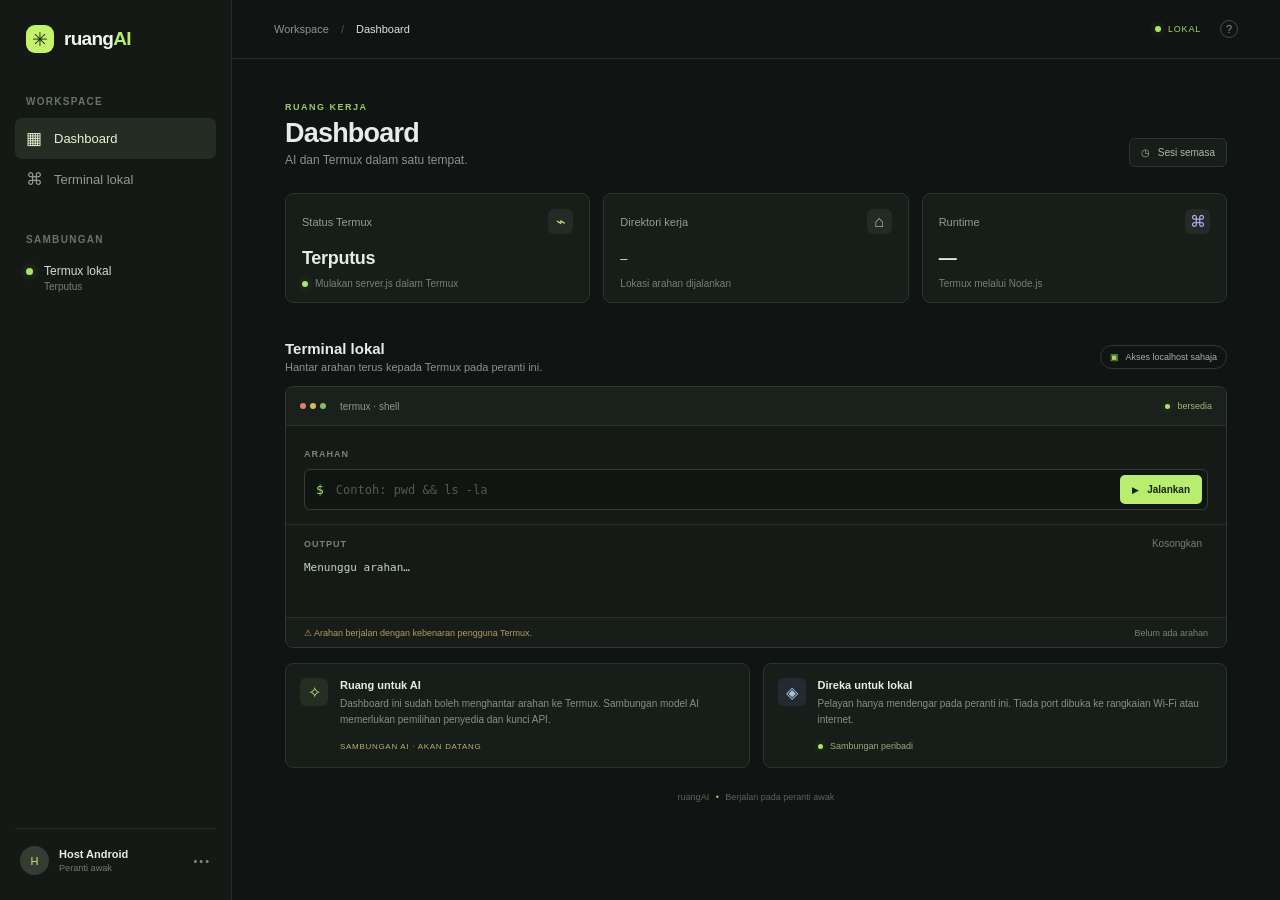
==== index.html @ d905eadf "Build local Termux dashboard" ====
<!doctype html>
<html lang="ms">
<head>
  <meta charset="utf-8">
  <meta name="viewport" content="width=device-width, initial-scale=1">
  <meta name="theme-color" content="#101412">
  <title>AI • Termux Dashboard</title>
  <link rel="stylesheet" href="/style.css">
</head>
<body>
  <div class="shell">
    <aside class="sidebar">
      <a class="brand" href="/"><span class="brand-mark">✳</span><span>ruang<span class="brand-light">AI</span></span></a>
      <div class="side-label">WORKSPACE</div>
      <button class="nav-item active"><span>▦</span> Dashboard</button>
      <button class="nav-item" id="focus-terminal"><span>⌘</span> Terminal lokal</button>
      <div class="side-label second-label">SAMBUNGAN</div>
      <div class="connection"><i class="dot"></i><span>Termux lokal</span><small id="side-state">Semak...</small></div>
      <div class="sidebar-bottom"><div class="avatar">H</div><div><b>Host Android</b><small>Peranti awak</small></div><span class="ellipsis">•••</span></div>
    </aside>
    <main>
      <header class="topbar"><div class="crumb">Workspace <span>/</span> <b>Dashboard</b></div><div class="top-right"><span class="local-tag"><i class="dot"></i> LOKAL</span><span class="help">?</span></div></header>
      <section class="content">
        <div class="heading-row"><div><div class="eyebrow">RUANG KERJA</div><h1>Dashboard</h1><p class="subtitle">AI dan Termux dalam satu tempat.</p></div><div class="date-chip"><span>◷</span> Sesi semasa</div></div>
        <div class="stats">
          <article class="stat-card"><div class="stat-top"><span>Status Termux</span><span class="icon-box green">⌁</span></div><div class="stat-value" id="status-text">Menyambung...</div><div class="stat-note"><i class="dot"></i><span id="status-note">Memeriksa pelayan lokal</span></div></article>
          <article class="stat-card"><div class="stat-top"><span>Direktori kerja</span><span class="icon-box">⌂</span></div><div class="stat-value path" id="cwd">—</div><div class="stat-note">Lokasi arahan dijalankan</div></article>
          <article class="stat-card"><div class="stat-top"><span>Runtime</span><span class="icon-box violet">⌘</span></div><div class="stat-value" id="runtime">—</div><div class="stat-note">Termux melalui Node.js</div></article>
        </div>
        <div class="section-head"><div><h2>Terminal lokal</h2><p>Hantar arahan terus kepada Termux pada peranti ini.</p></div><span class="secure-pill"><span>▣</span> Akses localhost sahaja</span></div>
        <div class="terminal-card" id="terminal-card">
          <div class="terminal-title"><div class="window-dots"><i></i><i></i><i></i></div><span>termux · shell</span><span class="terminal-live"><i class="dot"></i> bersedia</span></div>
          <form id="command-form">
            <label for="command">ARAHAN</label>
            <div class="input-row"><span class="prompt">$</span><input id="command" autocomplete="off" spellcheck="false" placeholder="Contoh: pwd && ls -la"><button id="run-button" type="submit"><span>▶</span> Jalankan</button></div>
          </form>
          <div class="output-wrap"><div class="output-label"><span>OUTPUT</span><button type="button" id="clear-output">Kosongkan</button></div><pre id="output">Menunggu arahan…</pre></div>
          <div class="terminal-foot"><span>⚠ Arahan berjalan dengan kebenaran pengguna Termux.</span><span id="last-run">Belum ada arahan</span></div>
        </div>
        <div class="bottom-grid"><article class="info-card"><div class="info-icon">✧</div><div><h3>Ruang untuk AI</h3><p>Dashboard ini sudah boleh menghantar arahan ke Termux. Sambungan model AI memerlukan pemilihan penyedia dan kunci API.</p><span class="coming">SAMBUNGAN AI · AKAN DATANG</span></div></article><article class="info-card security"><div class="info-icon">◈</div><div><h3>Direka untuk lokal</h3><p>Pelayan hanya mendengar pada peranti ini. Tiada port dibuka ke rangkaian Wi-Fi atau internet.</p><span class="secure-copy"><i class="dot"></i> Sambungan peribadi</span></div></article></div>
        <footer>ruangAI <span>•</span> Berjalan pada peranti awak</footer>
      </section>
    </main>
  </div>
  <script src="/app.js"></script>
</body>
</html>
---- style.css ----
:root{font-family:Arial,sans-serif;color:#e8ece9;background:#101412;font-synthesis:none;text-rendering:optimizeLegibility}*{box-sizing:border-box}body{margin:0;min-width:320px;background:#101412}.shell{min-height:100vh}.sidebar{position:fixed;inset:0 auto 0 0;width:232px;background:#141916;border-right:1px solid #262c28;padding:25px 15px;display:flex;flex-direction:column}.brand{display:flex;align-items:center;gap:10px;color:#f3f7f4;text-decoration:none;font-size:19px;font-weight:700;letter-spacing:-.7px;padding:0 11px 43px}.brand-mark{height:28px;width:28px;display:grid;place-items:center;border-radius:9px;background:#c3f36b;color:#1d2812;font-size:19px}.brand-light{color:#b9ec73}.side-label{font-size:10px;letter-spacing:1.3px;font-weight:700;color:#68736c;padding:0 11px 11px}.nav-item{height:41px;border:0;color:#909b93;text-align:left;background:transparent;border-radius:7px;padding:0 11px;display:flex;align-items:center;gap:12px;font:500 13px Arial,sans-serif;cursor:pointer}.nav-item span{font-size:17px;width:16px;text-align:center}.nav-item.active{color:#e4f4d1;background:#242d24}.second-label{margin-top:34px}.connection{display:grid;grid-template-columns:9px 1fr;column-gap:9px;align-items:center;padding:8px 11px;color:#d5dbd6;font-size:12px}.connection small{grid-column:2;color:#758078;font-size:10px;margin-top:3px}.dot{display:inline-block;background:#a8e765;width:7px;height:7px;border-radius:50%;box-shadow:0 0 9px #a8e76555}.sidebar-bottom{margin-top:auto;border-top:1px solid #262c28;padding:17px 5px 0;display:flex;align-items:center;gap:10px;font-size:11px}.avatar{width:29px;height:29px;border-radius:50%;display:grid;place-items:center;background:#343c34;color:#c0f075}.sidebar-bottom small{display:block;color:#707c73;margin-top:3px}.ellipsis{margin-left:auto;color:#808981;letter-spacing:2px}main{margin-left:232px;min-height:100vh}.topbar{height:59px;border-bottom:1px solid #252b27;display:flex;align-items:center;justify-content:space-between;padding:0 42px;color:#8a958d;font-size:11px}.crumb span{padding:0 9px;color:#4f5b53}.crumb b{color:#dce2dd;font-weight:500}.top-right{display:flex;align-items:center;gap:19px}.local-tag{font-size:9px;letter-spacing:.8px;color:#a2d667;display:flex;align-items:center;gap:7px}.local-tag .dot{width:6px;height:6px}.help{border:1px solid #424a44;border-radius:50%;width:18px;height:18px;text-align:center;line-height:16px}.content{max-width:1030px;margin:0 auto;padding:43px 44px 20px}.heading-row{display:flex;justify-content:space-between;align-items:end;margin-bottom:26px}.eyebrow{color:#9dcc66;letter-spacing:1.5px;font-size:9px;font-weight:700}h1{font-size:27px;letter-spacing:-.8px;margin:6px 0 4px;font-weight:600}.subtitle,.section-head p{font-size:12px;color:#89948c;margin:0}.date-chip{border:1px solid #2d352f;background:#171d19;border-radius:6px;padding:8px 11px;color:#aeb8b0;font-size:10px}.date-chip span{margin-right:5px}.stats{display:grid;grid-template-columns:repeat(3,1fr);gap:13px;margin-bottom:37px}.stat-card{border:1px solid #2b332d;background:#171d19;border-radius:8px;padding:15px 16px 13px;min-width:0}.stat-top{display:flex;align-items:center;justify-content:space-between;color:#929d95;font-size:11px}.icon-box{display:grid;place-items:center;width:25px;height:25px;border-radius:6px;color:#bac6bd;background:#242b26;font-size:16px}.icon-box.green{color:#b7eb73}.icon-box.violet{color:#bbabf4}.stat-value{font-size:18px;font-weight:600;margin:14px 0 9px;min-height:21px;letter-spacing:-.3px}.stat-value.path{font:12px monospace;white-space:nowrap;overflow:hidden;text-overflow:ellipsis;padding-top:4px}.stat-note{font-size:10px;color:#758078;display:flex;align-items:center;gap:7px}.stat-note .dot{width:6px;height:6px}.section-head{display:flex;align-items:center;justify-content:space-between;margin-bottom:13px}.section-head h2{font-size:15px;margin:0 0 4px;font-weight:600}.section-head p{font-size:11px}.secure-pill{font-size:9px;color:#a6b5a6;border:1px solid #303a32;border-radius:20px;padding:6px 9px}.secure-pill span{color:#a4d766;margin-right:4px}.terminal-card{border:1px solid #303832;border-radius:8px;background:#151a17;overflow:hidden}.terminal-title{height:39px;background:#1a201c;border-bottom:1px solid #2a322c;display:flex;align-items:center;padding:0 14px;gap:9px;color:#8e9991;font-size:10px}.window-dots{display:flex;gap:4px;margin-right:5px}.window-dots i{width:6px;height:6px;border-radius:50%;background:#59645c}.window-dots i:first-child{background:#dc826d}.window-dots i:nth-child(2){background:#d8b962}.window-dots i:nth-child(3){background:#8bbb67}.terminal-live{margin-left:auto;color:#97bd70;font-size:9px}.terminal-live .dot{width:5px;height:5px;margin-right:5px}.terminal-card form{padding:17px 18px 14px}.terminal-card label,.output-label{font-size:9px;color:#78847b;letter-spacing:1px;font-weight:600}.input-row{display:flex;align-items:center;gap:10px;margin-top:8px;background:#101512;border:1px solid #343d36;border-radius:6px;padding:5px 5px 5px 11px}.prompt{font:13px monospace;color:#a8e765}.input-row input{min-width:0;flex:1;border:0;outline:0;background:transparent;color:#e4eae5;font:12px monospace}.input-row input::placeholder{color:#505b53}.input-row button{border:0;border-radius:5px;background:#b9ed70;color:#19220f;font:600 10px Arial,sans-serif;padding:9px 12px;cursor:pointer}.input-row button span{font-size:9px;margin-right:5px}.input-row button:disabled{opacity:.65}.output-wrap{border-top:1px solid #272f29;padding:12px 18px 14px}.output-label{display:flex;justify-content:space-between;align-items:center}.output-label button{background:transparent;border:0;color:#758078;font:10px Arial,sans-serif;cursor:pointer}pre{margin:9px 0 0;min-height:44px;max-height:190px;overflow:auto;white-space:pre-wrap;word-break:break-word;color:#c6d4c8;font:11px/1.6 monospace}.terminal-foot{height:30px;border-top:1px solid #272f29;background:#171d19;padding:0 18px;display:flex;align-items:center;justify-content:space-between;color:#778279;font-size:9px}.terminal-foot span:first-child{color:#b49a64}.bottom-grid{display:grid;grid-template-columns:1fr 1fr;gap:13px;margin-top:15px}.info-card{border:1px solid #2b332d;background:#171d19;border-radius:8px;padding:14px;display:flex;align-items:flex-start;gap:12px}.info-icon{height:28px;width:28px;flex:0 0 28px;display:grid;place-items:center;background:#252e22;color:#bce879;border-radius:6px}.security .info-icon{color:#a9c4d9;background:#212b31}.info-card h3{font-size:11px;margin:1px 0 5px}.info-card p{font-size:10px;color:#859088;line-height:1.55;margin:0 0 8px}.coming{font-size:8px;color:#bcab6c;letter-spacing:.7px}.secure-copy{font-size:9px;color:#90af78}.secure-copy .dot{width:5px;height:5px;margin-right:5px}footer{text-align:center;color:#59645c;font-size:9px;padding:24px 0 4px}footer span{color:#a2cf69;padding:0 4px}@media(max-width:760px){.sidebar{width:58px;padding:19px 7px}.brand{padding:0 8px 34px}.brand>span:last-child,.side-label,.nav-item:not(.active),.nav-item.active{font-size:0}.brand-mark{width:30px;height:30px}.nav-item{width:42px;padding:0;justify-content:center;font-size:0}.nav-item span{font-size:17px}.connection{padding:11px 17px;display:block}.connection span,.connection small,.sidebar-bottom>div:not(.avatar),.ellipsis{display:none}.sidebar-bottom{justify-content:center;padding:13px 0 0}.avatar{flex:0 0 29px}main{margin-left:58px}.topbar{padding:0 17px}.content{padding:30px 16px 18px}.heading-row{align-items:center}.date-chip{font-size:0}.date-chip span{font-size:12px;margin:0}.stats{grid-template-columns:1fr;gap:8px;margin-bottom:27px}.stat-card{padding:12px 13px}.stat-value{margin:8px 0 5px}.section-head{align-items:flex-start}.section-head p{max-width:250px;line-height:1.5}.secure-pill{font-size:0;white-space:nowrap}.secure-pill span{font-size:11px;margin:0}.bottom-grid{grid-template-columns:1fr}.terminal-foot{height:auto;min-height:32px;gap:8px;align-items:flex-start;padding-top:8px;padding-bottom:8px}.terminal-foot span:first-child{max-width:65%}}
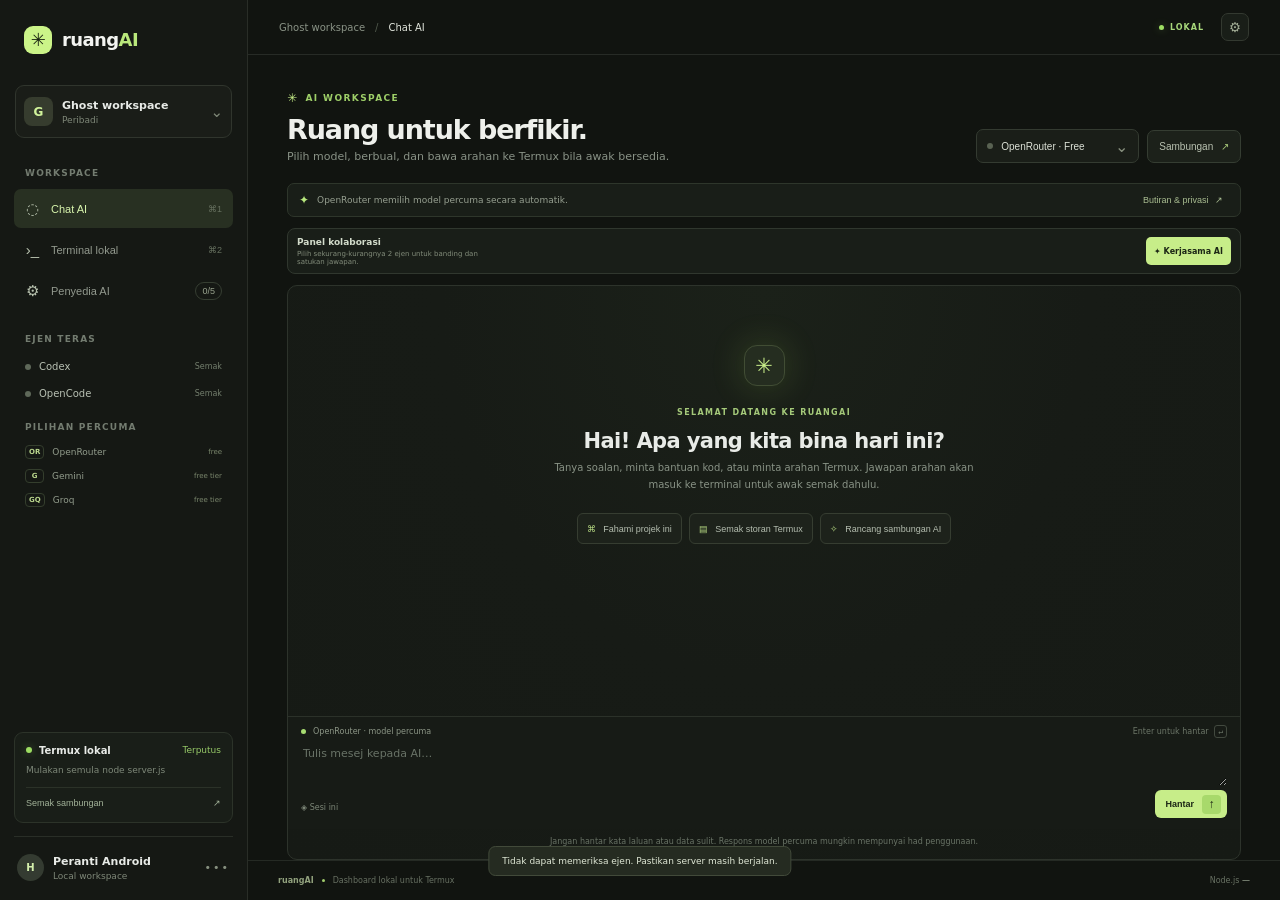
==== commit a4b930bb: "Add multi-agent Termux AI workspace" ====
--- a/index.html
+++ b/index.html
@@ -3,45 +3,57 @@
 <head>
   <meta charset="utf-8">
   <meta name="viewport" content="width=device-width, initial-scale=1">
-  <meta name="theme-color" content="#101412">
-  <title>AI • Termux Dashboard</title>
+  <meta name="theme-color" content="#101310">
+  <title>ruangAI · Termux workspace</title>
   <link rel="stylesheet" href="/style.css">
+  <link rel="stylesheet" href="/style-overrides.css">
 </head>
 <body>
-  <div class="shell">
+  <div class="app-shell">
     <aside class="sidebar">
-      <a class="brand" href="/"><span class="brand-mark">✳</span><span>ruang<span class="brand-light">AI</span></span></a>
-      <div class="side-label">WORKSPACE</div>
-      <button class="nav-item active"><span>▦</span> Dashboard</button>
-      <button class="nav-item" id="focus-terminal"><span>⌘</span> Terminal lokal</button>
-      <div class="side-label second-label">SAMBUNGAN</div>
-      <div class="connection"><i class="dot"></i><span>Termux lokal</span><small id="side-state">Semak...</small></div>
-      <div class="sidebar-bottom"><div class="avatar">H</div><div><b>Host Android</b><small>Peranti awak</small></div><span class="ellipsis">•••</span></div>
+      <a class="brand" href="/"><span class="brand-symbol">✳</span><span>ruang<span>AI</span></span></a>
+      <div class="workspace-picker"><span class="workspace-avatar">G</span><span><b>Ghost workspace</b><small>Peribadi</small></span><span class="chevron">⌄</span></div>
+      <div class="nav-label">WORKSPACE</div>
+      <button class="nav-link active" data-view="chat"><span class="nav-icon">◌</span> Chat AI <span class="nav-shortcut">⌘1</span></button>
+      <button class="nav-link" data-view="terminal"><span class="nav-icon">›_</span> Terminal lokal <span class="nav-shortcut">⌘2</span></button>
+      <button class="nav-link" id="open-settings"><span class="nav-icon">⚙</span> Penyedia AI <span class="nav-count" id="provider-count">0/5</span></button>
+      <div class="nav-label core-label">EJEN TERAS</div>
+      <div class="agent-mini"><i id="codex-mini-dot"></i><span>Codex</span><small id="codex-mini-state">Semak</small></div>
+      <div class="agent-mini"><i id="opencode-mini-dot"></i><span>OpenCode</span><small id="opencode-mini-state">Semak</small></div>
+      <div class="nav-label free-label">PILIHAN PERCUMA</div>
+      <div class="free-mini"><span>OR</span> OpenRouter <small>free</small></div>
+      <div class="free-mini"><span>G</span> Gemini <small>free tier</small></div>
+      <div class="free-mini"><span>GQ</span> Groq <small>free tier</small></div>
+      <div class="sidebar-spacer"></div>
+      <div class="local-card"><div class="local-card-head"><span class="pulse-dot"></span><b>Termux lokal</b><span id="local-badge">Semak</span></div><p id="local-detail">Menyambung ke pelayan pada peranti</p><button id="refresh-status">Semak sambungan <span>↗</span></button></div>
+      <div class="profile"><span class="profile-avatar">H</span><span><b>Peranti Android</b><small>Local workspace</small></span><span class="profile-menu">•••</span></div>
     </aside>
-    <main>
-      <header class="topbar"><div class="crumb">Workspace <span>/</span> <b>Dashboard</b></div><div class="top-right"><span class="local-tag"><i class="dot"></i> LOKAL</span><span class="help">?</span></div></header>
-      <section class="content">
-        <div class="heading-row"><div><div class="eyebrow">RUANG KERJA</div><h1>Dashboard</h1><p class="subtitle">AI dan Termux dalam satu tempat.</p></div><div class="date-chip"><span>◷</span> Sesi semasa</div></div>
-        <div class="stats">
-          <article class="stat-card"><div class="stat-top"><span>Status Termux</span><span class="icon-box green">⌁</span></div><div class="stat-value" id="status-text">Menyambung...</div><div class="stat-note"><i class="dot"></i><span id="status-note">Memeriksa pelayan lokal</span></div></article>
-          <article class="stat-card"><div class="stat-top"><span>Direktori kerja</span><span class="icon-box">⌂</span></div><div class="stat-value path" id="cwd">—</div><div class="stat-note">Lokasi arahan dijalankan</div></article>
-          <article class="stat-card"><div class="stat-top"><span>Runtime</span><span class="icon-box violet">⌘</span></div><div class="stat-value" id="runtime">—</div><div class="stat-note">Termux melalui Node.js</div></article>
+    <main class="main-area">
+      <header class="topbar"><div class="breadcrumbs"><span>Ghost workspace</span><span class="slash">/</span><b id="crumb-title">Chat AI</b></div><div class="top-actions"><span class="privacy-label"><span class="pulse-dot"></span> LOKAL</span><button class="icon-button" id="top-settings" aria-label="Tetapan penyedia">⚙</button></div></header>
+      <section class="view active" id="chat-view">
+        <div class="chat-layout">
+          <div class="chat-heading"><div><div class="eyebrow"><span class="spark">✳</span> AI WORKSPACE</div><h1>Ruang untuk berfikir.</h1><p>Pilih model, berbual, dan bawa arahan ke Termux bila awak bersedia.</p></div><div class="chat-heading-actions"><div class="select-wrap"><span class="provider-status" id="selected-dot"></span><select id="provider-select" aria-label="Pilih penyedia atau ejen"><option value="openrouter">OpenRouter · Free</option><option value="gemini">Google Gemini · Free tier</option><option value="groq">Groq · Free tier</option><option value="codex">Codex · local CLI</option><option value="opencode">OpenCode · local CLI</option></select><span class="select-arrow">⌄</span></div><button class="secondary-button" id="manage-keys">Sambungan <span>↗</span></button></div></div>
+          <div class="provider-strip"><span class="strip-icon">✦</span><span id="provider-description">OpenRouter memilih model percuma secara automatik.</span><button id="provider-info">Butiran & privasi <span>↗</span></button></div>
+          <div class="collab-row"><div class="collab-caption"><b>Panel kolaborasi</b><small id="collab-caption">Pilih sekurang-kurangnya 2 ejen untuk banding dan satukan jawapan.</small></div><div class="collab-agents" id="collab-agents"></div><button class="collab-button" id="collab-button" type="button">✦ <span>Kerjasama AI</span></button></div>
+          <div class="chat-panel">
+            <div class="messages" id="messages" aria-live="polite">
+              <div class="welcome" id="welcome"><div class="welcome-mark">✳</div><span class="welcome-kicker">SELAMAT DATANG KE RUANGAI</span><h2>Hai! Apa yang kita bina hari ini?</h2><p>Tanya soalan, minta bantuan kod, atau minta arahan Termux. Jawapan arahan akan masuk ke terminal untuk awak semak dahulu.</p><div class="suggestions"><button data-prompt="Bantu saya fahami struktur projek ini."><span>⌘</span> Fahami projek ini</button><button data-prompt="Tunjukkan arahan Termux untuk semak penggunaan storan."><span>▤</span> Semak storan Termux</button><button data-prompt="Cadangkan cara sambungkan beberapa AI dengan selamat."><span>✧</span> Rancang sambungan AI</button></div></div>
+            </div>
+            <form class="composer" id="chat-form"><div class="composer-top"><span class="composer-dot"></span><span id="composer-model">OpenRouter · model percuma</span><span class="composer-hint">Enter untuk hantar <kbd>↵</kbd></span></div><textarea id="chat-input" rows="1" placeholder="Tulis mesej kepada AI…" aria-label="Mesej kepada AI"></textarea><div class="composer-bottom"><div class="composer-tools"><span class="context-note">◈ <span id="context-note">Sesi ini</span></span></div><button class="send-button" id="send-button" type="submit" aria-label="Hantar mesej"><span>Hantar</span><b>↑</b></button></div></form>
+            <div class="chat-footnote">Jangan hantar kata laluan atau data sulit. Respons model percuma mungkin mempunyai had penggunaan.</div>
+          </div>
         </div>
-        <div class="section-head"><div><h2>Terminal lokal</h2><p>Hantar arahan terus kepada Termux pada peranti ini.</p></div><span class="secure-pill"><span>▣</span> Akses localhost sahaja</span></div>
-        <div class="terminal-card" id="terminal-card">
-          <div class="terminal-title"><div class="window-dots"><i></i><i></i><i></i></div><span>termux · shell</span><span class="terminal-live"><i class="dot"></i> bersedia</span></div>
-          <form id="command-form">
-            <label for="command">ARAHAN</label>
-            <div class="input-row"><span class="prompt">$</span><input id="command" autocomplete="off" spellcheck="false" placeholder="Contoh: pwd && ls -la"><button id="run-button" type="submit"><span>▶</span> Jalankan</button></div>
-          </form>
-          <div class="output-wrap"><div class="output-label"><span>OUTPUT</span><button type="button" id="clear-output">Kosongkan</button></div><pre id="output">Menunggu arahan…</pre></div>
-          <div class="terminal-foot"><span>⚠ Arahan berjalan dengan kebenaran pengguna Termux.</span><span id="last-run">Belum ada arahan</span></div>
-        </div>
-        <div class="bottom-grid"><article class="info-card"><div class="info-icon">✧</div><div><h3>Ruang untuk AI</h3><p>Dashboard ini sudah boleh menghantar arahan ke Termux. Sambungan model AI memerlukan pemilihan penyedia dan kunci API.</p><span class="coming">SAMBUNGAN AI · AKAN DATANG</span></div></article><article class="info-card security"><div class="info-icon">◈</div><div><h3>Direka untuk lokal</h3><p>Pelayan hanya mendengar pada peranti ini. Tiada port dibuka ke rangkaian Wi-Fi atau internet.</p><span class="secure-copy"><i class="dot"></i> Sambungan peribadi</span></div></article></div>
-        <footer>ruangAI <span>•</span> Berjalan pada peranti awak</footer>
       </section>
+      <section class="view" id="terminal-view">
+        <div class="terminal-page"><div class="terminal-heading"><div class="eyebrow"><span class="spark">⌘</span> DEVICE BRIDGE</div><h1>Terminal lokal</h1><p>Arahan dijalankan pada Termux di telefon ini. Semak arahan sebelum menekan Jalankan.</p></div><div class="device-summary"><div class="device-icon">⌂</div><div><span>PERANTI BERSAMBUNG</span><b id="terminal-device-status">Menyambung…</b><small id="terminal-cwd">Direktori kerja sedang diperiksa</small></div><span class="device-live"><i class="pulse-dot"></i> LOKAL</span></div>
+          <div class="terminal-card" id="terminal-card"><div class="terminal-title"><div class="window-dots"><i></i><i></i><i></i></div><span>termux <span class="muted">·</span> shell</span><span class="terminal-live"><i class="pulse-dot"></i> sedia</span></div><form id="command-form"><label for="command">ARAHAN YANG AKAN DIJALANKAN</label><div class="input-row"><span class="prompt">$</span><input id="command" autocomplete="off" spellcheck="false" placeholder="Contoh: pwd && ls -la"><button id="run-button" type="submit"><span>▶</span> Jalankan</button></div></form><div class="output-wrap"><div class="output-label"><span>OUTPUT</span><button type="button" id="clear-output">Kosongkan</button></div><pre id="output">Menunggu arahan…</pre></div><div class="terminal-foot"><span>⚠ Berjalan sebagai pengguna Termux semasa.</span><span id="last-run">Belum ada arahan</span></div></div>
+          <div class="terminal-note"><span>◈</span><div><b>Arahan daripada AI perlu disemak</b><p>Butang “Semak dalam Terminal” hanya mengisi arahan. Ia tidak menjalankan arahan secara automatik.</p></div></div></div>
+      </section>
+      <footer class="app-footer"><span>ruangAI</span><i></i> Dashboard lokal untuk Termux <span class="footer-right">Node.js <span id="footer-node">—</span></span></footer>
     </main>
   </div>
+  <div class="modal-backdrop" id="settings-modal" hidden><section class="settings-modal" role="dialog" aria-modal="true" aria-labelledby="settings-title"><div class="modal-head"><div><div class="eyebrow">SAMBUNGAN</div><h2 id="settings-title">Penyedia & ejen</h2><p>Codex dan OpenCode berjalan melalui CLI lokal. API cloud menggunakan kunci yang awak sediakan.</p></div><button class="close-button" id="close-settings" aria-label="Tutup">×</button></div><div class="security-callout"><span>◈</span><p>Kunci tidak dipaparkan semula atau disimpan ke fail; kunci yang ditaip di sini hanya kekal dalam memori sehingga server dihentikan. Google dan Groq boleh mengenakan bayaran jika projek/akaun bukan tier percuma.</p></div><div id="provider-settings" class="provider-settings"></div><div class="modal-footer"><span>Jawapan kolaborasi dihantar kepada ejen yang dipilih. Jangan masukkan data sulit ke API cloud.</span><button class="secondary-button" id="done-settings">Selesai</button></div></section></div>
+  <div class="toast" id="toast" role="status"></div>
   <script src="/app.js"></script>
 </body>
 </html>
--- a/style.css
+++ b/style.css
@@ -1 +1,3 @@
-:root{font-family:Arial,sans-serif;color:#e8ece9;background:#101412;font-synthesis:none;text-rendering:optimizeLegibility}*{box-sizing:border-box}body{margin:0;min-width:320px;background:#101412}.shell{min-height:100vh}.sidebar{position:fixed;inset:0 auto 0 0;width:232px;background:#141916;border-right:1px solid #262c28;padding:25px 15px;display:flex;flex-direction:column}.brand{display:flex;align-items:center;gap:10px;color:#f3f7f4;text-decoration:none;font-size:19px;font-weight:700;letter-spacing:-.7px;padding:0 11px 43px}.brand-mark{height:28px;width:28px;display:grid;place-items:center;border-radius:9px;background:#c3f36b;color:#1d2812;font-size:19px}.brand-light{color:#b9ec73}.side-label{font-size:10px;letter-spacing:1.3px;font-weight:700;color:#68736c;padding:0 11px 11px}.nav-item{height:41px;border:0;color:#909b93;text-align:left;background:transparent;border-radius:7px;padding:0 11px;display:flex;align-items:center;gap:12px;font:500 13px Arial,sans-serif;cursor:pointer}.nav-item span{font-size:17px;width:16px;text-align:center}.nav-item.active{color:#e4f4d1;background:#242d24}.second-label{margin-top:34px}.connection{display:grid;grid-template-columns:9px 1fr;column-gap:9px;align-items:center;padding:8px 11px;color:#d5dbd6;font-size:12px}.connection small{grid-column:2;color:#758078;font-size:10px;margin-top:3px}.dot{display:inline-block;background:#a8e765;width:7px;height:7px;border-radius:50%;box-shadow:0 0 9px #a8e76555}.sidebar-bottom{margin-top:auto;border-top:1px solid #262c28;padding:17px 5px 0;display:flex;align-items:center;gap:10px;font-size:11px}.avatar{width:29px;height:29px;border-radius:50%;display:grid;place-items:center;background:#343c34;color:#c0f075}.sidebar-bottom small{display:block;color:#707c73;margin-top:3px}.ellipsis{margin-left:auto;color:#808981;letter-spacing:2px}main{margin-left:232px;min-height:100vh}.topbar{height:59px;border-bottom:1px solid #252b27;display:flex;align-items:center;justify-content:space-between;padding:0 42px;color:#8a958d;font-size:11px}.crumb span{padding:0 9px;color:#4f5b53}.crumb b{color:#dce2dd;font-weight:500}.top-right{display:flex;align-items:center;gap:19px}.local-tag{font-size:9px;letter-spacing:.8px;color:#a2d667;display:flex;align-items:center;gap:7px}.local-tag .dot{width:6px;height:6px}.help{border:1px solid #424a44;border-radius:50%;width:18px;height:18px;text-align:center;line-height:16px}.content{max-width:1030px;margin:0 auto;padding:43px 44px 20px}.heading-row{display:flex;justify-content:space-between;align-items:end;margin-bottom:26px}.eyebrow{color:#9dcc66;letter-spacing:1.5px;font-size:9px;font-weight:700}h1{font-size:27px;letter-spacing:-.8px;margin:6px 0 4px;font-weight:600}.subtitle,.section-head p{font-size:12px;color:#89948c;margin:0}.date-chip{border:1px solid #2d352f;background:#171d19;border-radius:6px;padding:8px 11px;color:#aeb8b0;font-size:10px}.date-chip span{margin-right:5px}.stats{display:grid;grid-template-columns:repeat(3,1fr);gap:13px;margin-bottom:37px}.stat-card{border:1px solid #2b332d;background:#171d19;border-radius:8px;padding:15px 16px 13px;min-width:0}.stat-top{display:flex;align-items:center;justify-content:space-between;color:#929d95;font-size:11px}.icon-box{display:grid;place-items:center;width:25px;height:25px;border-radius:6px;color:#bac6bd;background:#242b26;font-size:16px}.icon-box.green{color:#b7eb73}.icon-box.violet{color:#bbabf4}.stat-value{font-size:18px;font-weight:600;margin:14px 0 9px;min-height:21px;letter-spacing:-.3px}.stat-value.path{font:12px monospace;white-space:nowrap;overflow:hidden;text-overflow:ellipsis;padding-top:4px}.stat-note{font-size:10px;color:#758078;display:flex;align-items:center;gap:7px}.stat-note .dot{width:6px;height:6px}.section-head{display:flex;align-items:center;justify-content:space-between;margin-bottom:13px}.section-head h2{font-size:15px;margin:0 0 4px;font-weight:600}.section-head p{font-size:11px}.secure-pill{font-size:9px;color:#a6b5a6;border:1px solid #303a32;border-radius:20px;padding:6px 9px}.secure-pill span{color:#a4d766;margin-right:4px}.terminal-card{border:1px solid #303832;border-radius:8px;background:#151a17;overflow:hidden}.terminal-title{height:39px;background:#1a201c;border-bottom:1px solid #2a322c;display:flex;align-items:center;padding:0 14px;gap:9px;color:#8e9991;font-size:10px}.window-dots{display:flex;gap:4px;margin-right:5px}.window-dots i{width:6px;height:6px;border-radius:50%;background:#59645c}.window-dots i:first-child{background:#dc826d}.window-dots i:nth-child(2){background:#d8b962}.window-dots i:nth-child(3){background:#8bbb67}.terminal-live{margin-left:auto;color:#97bd70;font-size:9px}.terminal-live .dot{width:5px;height:5px;margin-right:5px}.terminal-card form{padding:17px 18px 14px}.terminal-card label,.output-label{font-size:9px;color:#78847b;letter-spacing:1px;font-weight:600}.input-row{display:flex;align-items:center;gap:10px;margin-top:8px;background:#101512;border:1px solid #343d36;border-radius:6px;padding:5px 5px 5px 11px}.prompt{font:13px monospace;color:#a8e765}.input-row input{min-width:0;flex:1;border:0;outline:0;background:transparent;color:#e4eae5;font:12px monospace}.input-row input::placeholder{color:#505b53}.input-row button{border:0;border-radius:5px;background:#b9ed70;color:#19220f;font:600 10px Arial,sans-serif;padding:9px 12px;cursor:pointer}.input-row button span{font-size:9px;margin-right:5px}.input-row button:disabled{opacity:.65}.output-wrap{border-top:1px solid #272f29;padding:12px 18px 14px}.output-label{display:flex;justify-content:space-between;align-items:center}.output-label button{background:transparent;border:0;color:#758078;font:10px Arial,sans-serif;cursor:pointer}pre{margin:9px 0 0;min-height:44px;max-height:190px;overflow:auto;white-space:pre-wrap;word-break:break-word;color:#c6d4c8;font:11px/1.6 monospace}.terminal-foot{height:30px;border-top:1px solid #272f29;background:#171d19;padding:0 18px;display:flex;align-items:center;justify-content:space-between;color:#778279;font-size:9px}.terminal-foot span:first-child{color:#b49a64}.bottom-grid{display:grid;grid-template-columns:1fr 1fr;gap:13px;margin-top:15px}.info-card{border:1px solid #2b332d;background:#171d19;border-radius:8px;padding:14px;display:flex;align-items:flex-start;gap:12px}.info-icon{height:28px;width:28px;flex:0 0 28px;display:grid;place-items:center;background:#252e22;color:#bce879;border-radius:6px}.security .info-icon{color:#a9c4d9;background:#212b31}.info-card h3{font-size:11px;margin:1px 0 5px}.info-card p{font-size:10px;color:#859088;line-height:1.55;margin:0 0 8px}.coming{font-size:8px;color:#bcab6c;letter-spacing:.7px}.secure-copy{font-size:9px;color:#90af78}.secure-copy .dot{width:5px;height:5px;margin-right:5px}footer{text-align:center;color:#59645c;font-size:9px;padding:24px 0 4px}footer span{color:#a2cf69;padding:0 4px}@media(max-width:760px){.sidebar{width:58px;padding:19px 7px}.brand{padding:0 8px 34px}.brand>span:last-child,.side-label,.nav-item:not(.active),.nav-item.active{font-size:0}.brand-mark{width:30px;height:30px}.nav-item{width:42px;padding:0;justify-content:center;font-size:0}.nav-item span{font-size:17px}.connection{padding:11px 17px;display:block}.connection span,.connection small,.sidebar-bottom>div:not(.avatar),.ellipsis{display:none}.sidebar-bottom{justify-content:center;padding:13px 0 0}.avatar{flex:0 0 29px}main{margin-left:58px}.topbar{padding:0 17px}.content{padding:30px 16px 18px}.heading-row{align-items:center}.date-chip{font-size:0}.date-chip span{font-size:12px;margin:0}.stats{grid-template-columns:1fr;gap:8px;margin-bottom:27px}.stat-card{padding:12px 13px}.stat-value{margin:8px 0 5px}.section-head{align-items:flex-start}.section-head p{max-width:250px;line-height:1.5}.secure-pill{font-size:0;white-space:nowrap}.secure-pill span{font-size:11px;margin:0}.bottom-grid{grid-template-columns:1fr}.terminal-foot{height:auto;min-height:32px;gap:8px;align-items:flex-start;padding-top:8px;padding-bottom:8px}.terminal-foot span:first-child{max-width:65%}}
+:root{font-family:Inter,ui-sans-serif,system-ui,-apple-system,"Segoe UI",sans-serif;color:#e8ebe7;background:#111410;font-synthesis:none;text-rendering:optimizeLegibility;font-optical-sizing:auto}*{box-sizing:border-box}body{margin:0;min-width:320px;background:#111410}.app-shell{min-height:100vh}.sidebar{width:248px;position:fixed;inset:0 auto 0 0;background:#151814;border-right:1px solid #292d27;padding:22px 14px 15px;display:flex;flex-direction:column}.brand{height:35px;display:flex;align-items:center;gap:10px;padding:0 10px;color:#f3f4f1;text-decoration:none;font-weight:700;font-size:18px;letter-spacing:-.6px}.brand-symbol{height:28px;width:28px;display:grid;place-items:center;border-radius:9px;background:#cbf488;color:#1a2412;font-size:18px}.brand>span:last-child span{color:#b9e77b}.workspace-picker{height:53px;border:1px solid #30352d;border-radius:9px;background:#1a1d18;margin:28px 1px 30px;padding:8px;display:flex;align-items:center;gap:9px}.workspace-avatar{height:29px;width:29px;border-radius:8px;display:grid;place-items:center;background:#363c2e;color:#d1f39b;font-size:12px;font-weight:700}.workspace-picker b,.profile b{display:block;font-size:11px;font-weight:600}.workspace-picker small,.profile small{display:block;color:#7e8778;font-size:9px;margin-top:3px}.chevron{margin-left:auto;color:#808a79;font-size:15px}.nav-label{font-size:9px;font-weight:700;letter-spacing:1.2px;color:#737c70;padding:0 11px 10px}.nav-link{height:39px;width:100%;border:0;border-radius:7px;display:flex;align-items:center;gap:11px;padding:0 11px;background:transparent;color:#92998e;text-align:left;font:500 11px Arial,sans-serif;cursor:pointer;margin:1px 0}.nav-link:hover{background:#1e231c;color:#d3d9ce}.nav-link.active{background:#283022;color:#d8f5ad}.nav-icon{width:15px;text-align:center;color:#b8c2af;font-size:15px}.nav-shortcut{margin-left:auto;color:#66705f;font-size:9px}.nav-count{margin-left:auto;font-size:9px;border:1px solid #363e32;border-radius:10px;padding:3px 6px;color:#9ba590}.sidebar-spacer{flex:1}.local-card{border:1px solid #2c3329;background:#191e18;border-radius:9px;padding:12px 11px;margin-bottom:13px}.local-card-head{display:flex;align-items:center;gap:7px;font-size:10px}.local-card-head b{font-weight:600}.local-card-head>span:last-child{margin-left:auto;color:#97ca68;font-size:9px}.pulse-dot{display:inline-block;flex:0 0 6px;width:6px;height:6px;border-radius:50%;background:#9ddd62;box-shadow:0 0 9px #9ddd6255}.local-card p{color:#7d8778;font-size:9px;margin:8px 0 10px;line-height:1.5}.local-card button{width:100%;border:0;border-top:1px solid #2b3228;background:transparent;color:#a2b298;text-align:left;padding:10px 0 0;font:10px Arial,sans-serif;cursor:pointer}.local-card button span{float:right}.profile{height:49px;border-top:1px solid #292e27;padding:13px 3px 0;display:flex;align-items:center;gap:9px}.profile-avatar{height:27px;width:27px;border-radius:50%;display:grid;place-items:center;background:#343b31;color:#d4efac;font-size:10px;font-weight:700}.profile-menu{margin-left:auto;color:#86907f;font-size:11px;letter-spacing:2px}.main-area{margin-left:248px;min-height:100vh;display:flex;flex-direction:column}.topbar{height:55px;border-bottom:1px solid #272b26;display:flex;align-items:center;justify-content:space-between;padding:0 31px;color:#8a9386;font-size:10px}.breadcrumbs{display:flex;align-items:center;gap:10px}.breadcrumbs .slash{color:#515a4d}.breadcrumbs b{color:#e1e5dc;font-weight:500}.top-actions{display:flex;align-items:center;gap:17px}.privacy-label{font-size:8px;font-weight:700;letter-spacing:1px;color:#a8d87b;display:flex;gap:6px;align-items:center}.privacy-label .pulse-dot{width:5px;height:5px;flex-basis:5px}.icon-button,.close-button{height:28px;width:28px;border:1px solid #333930;border-radius:7px;background:#191e18;color:#a5b098;cursor:pointer}.view{display:none;flex:1}.view.active{display:block}.chat-layout{max-width:1030px;height:calc(100vh - 95px);min-height:630px;margin:0 auto;padding:36px 38px 0;display:flex;flex-direction:column}.chat-heading{display:flex;justify-content:space-between;align-items:flex-end;gap:15px;margin-bottom:20px}.eyebrow{font-size:9px;color:#9ecf68;font-weight:700;letter-spacing:1.4px;display:flex;align-items:center;gap:7px}.spark{font-size:12px;color:#c6ed88}.chat-heading h1,.terminal-heading h1{font-size:27px;letter-spacing:-1.1px;font-weight:600;margin:9px 0 5px;color:#eef0eb}.chat-heading p,.terminal-heading p{font-size:11px;color:#899286;margin:0}.chat-heading-actions{display:flex;align-items:center;gap:8px}.select-wrap{position:relative;display:flex;align-items:center;height:34px;border:1px solid #343b31;border-radius:7px;background:#1a1e18;padding:0 10px;gap:8px}.provider-status{width:6px;height:6px;border-radius:50%;background:#596252}.provider-status.connected{background:#a6e870;box-shadow:0 0 8px #a6e87055}.select-wrap select{appearance:none;background:transparent;border:0;outline:0;color:#dce1d6;font:10px Arial,sans-serif;padding-right:14px;max-width:190px}.select-wrap option{background:#1a1e18}.select-arrow{position:absolute;right:10px;color:#88917f;pointer-events:none}.secondary-button{height:33px;border:1px solid #353d32;border-radius:7px;background:#1c211a;color:#bac3b2;padding:0 11px;font:10px Arial,sans-serif;cursor:pointer;white-space:nowrap}.secondary-button span{color:#a6c779;margin-left:5px}.secondary-button:hover{border-color:#59684d;color:#e5ebdf}.provider-strip{min-height:34px;border:1px solid #2e362b;border-radius:7px;background:#191e18;padding:0 11px;display:flex;align-items:center;gap:8px;color:#969f90;font-size:9px;margin-bottom:11px}.strip-icon{color:#b8e87e;font-size:12px}.provider-strip button{margin-left:auto;border:0;background:transparent;color:#a9bd91;font:9px Arial,sans-serif;cursor:pointer}.provider-strip button span{margin-left:4px}.chat-panel{min-height:0;flex:1;display:flex;flex-direction:column;border:1px solid #2d332b;border-radius:10px;background:radial-gradient(ellipse at 50% 0%,#1b2119 0,#171b16 48%,#161a15 100%);overflow:hidden}.messages{flex:1;overflow-y:auto;padding:24px 27px;scrollbar-color:#384132 transparent;scrollbar-width:thin}.welcome{max-width:590px;margin:35px auto 20px;text-align:center}.welcome-mark{width:41px;height:41px;margin:auto auto 14px;display:grid;place-items:center;border:1px solid #414d34;background:#252d20;color:#c9ef8a;border-radius:13px;font-size:21px;box-shadow:0 0 35px #a8dc5630}.welcome-kicker{font-size:8px;letter-spacing:1.4px;color:#a5ca7a;font-weight:700}.welcome h2{font-size:21px;letter-spacing:-.6px;margin:10px 0 7px;font-weight:600}.welcome p{font-size:10px;color:#899386;max-width:450px;margin:0 auto;line-height:1.65}.suggestions{display:flex;flex-wrap:wrap;justify-content:center;gap:7px;margin-top:20px}.suggestions button{height:31px;border:1px solid #363d31;background:#1d221b;border-radius:6px;color:#b5beb0;padding:0 9px;font:9px Arial,sans-serif;cursor:pointer}.suggestions button:hover{border-color:#687d50;background:#242b20}.suggestions button span{color:#b7da83;margin-right:5px}.message{max-width:760px;margin:0 auto 17px;display:flex;gap:10px;align-items:flex-start}.message.user{flex-direction:row-reverse}.message-avatar{width:25px;height:25px;flex:0 0 25px;border-radius:8px;background:#283020;color:#c6e990;display:grid;place-items:center;font-size:11px}.message.user .message-avatar{background:#303830;color:#dde3db}.message-body{min-width:0;max-width:calc(100% - 35px);border:1px solid #30372e;border-radius:4px 10px 10px 10px;background:#1a1f19;padding:10px 12px;color:#dbe0d8;font-size:11px;line-height:1.65;white-space:pre-wrap;overflow-wrap:anywhere}.message.user .message-body{background:#252b23;border-radius:10px 4px 10px 10px}.message-meta{font-size:8px;color:#818b7d;margin-bottom:4px}.message-error .message-body{border-color:#784b3d;color:#e5b6a4}.command-suggestion{margin-top:9px;padding:9px;border:1px solid #3b4634;border-radius:7px;background:#121611}.command-suggestion pre{white-space:pre-wrap;word-break:break-word;font:10px/1.55 monospace;color:#cde7a5;margin:0 0 8px}.command-suggestion button{border:0;border-radius:5px;background:#c7ec8b;color:#1e2715;padding:7px 9px;font:600 9px Arial,sans-serif;cursor:pointer}.tool-waiting{color:#9da990;font-size:10px;animation:fade 1.5s infinite}@keyframes fade{50%{opacity:.45}}.composer{border-top:1px solid #2b3129;padding:10px 13px 11px;background:#171b16}.composer-top{display:flex;align-items:center;gap:7px;color:#8c9686;font-size:8px}.composer-dot{width:5px;height:5px;border-radius:50%;background:#a7dc71}.composer-hint{margin-left:auto;color:#6c7668}.composer-hint kbd{font:8px monospace;border:1px solid #42493f;border-radius:3px;padding:1px 3px;margin-left:3px}.composer textarea{display:block;width:100%;min-height:42px;max-height:140px;resize:vertical;margin:8px 0 4px;border:0;outline:0;background:transparent;color:#edf0eb;font:11px/1.5 inherit}.composer textarea::placeholder{color:#697367}.composer-bottom{display:flex;align-items:center;justify-content:space-between}.context-note{font-size:8px;color:#7c8677}.context-note:first-letter{color:#c2e98b}.send-button{height:28px;border:0;border-radius:6px;background:#c7ed89;color:#1c2615;padding:0 6px 0 10px;display:flex;align-items:center;gap:8px;font:600 9px Arial,sans-serif;cursor:pointer}.send-button b{height:19px;width:19px;display:grid;place-items:center;border-radius:4px;background:#a8d96b;font-size:12px}.send-button:disabled{opacity:.55;cursor:wait}.chat-footnote{text-align:center;color:#697366;font-size:8px;padding:8px 0 13px}.app-footer{height:40px;margin-top:auto;padding:0 30px;border-top:1px solid #252a24;display:flex;align-items:center;gap:8px;color:#687163;font-size:8px}.app-footer>span:first-child{font-weight:700;color:#91a17d}.app-footer i{height:3px;width:3px;border-radius:50%;background:#a1cc6c}.footer-right{margin-left:auto}.footer-right span{color:#aab6a0}.terminal-page{max-width:930px;margin:0 auto;padding:43px 38px 35px}.terminal-heading{margin-bottom:23px}.terminal-heading h1{margin:9px 0 5px}.device-summary{height:63px;border:1px solid #30372e;border-radius:8px;background:#191e18;display:flex;align-items:center;padding:0 14px;gap:11px;margin-bottom:16px}.device-icon{height:32px;width:32px;border-radius:8px;display:grid;place-items:center;background:#273021;color:#bde889;font-size:18px}.device-summary>div:nth-child(2){display:flex;flex-direction:column;gap:3px}.device-summary span{font-size:8px;color:#879182;letter-spacing:.7px}.device-summary b{font-size:10px;font-weight:600;color:#dfe5dc}.device-summary small{font:9px monospace;color:#7f897b}.device-live{margin-left:auto!important;color:#a0ce70!important;display:flex;align-items:center;gap:6px}.device-live .pulse-dot{width:5px;height:5px;flex-basis:5px}.terminal-card{border:1px solid #333b31;border-radius:9px;background:#151a15;overflow:hidden}.terminal-title{height:38px;background:#1b201a;border-bottom:1px solid #30372d;display:flex;align-items:center;padding:0 13px;gap:9px;color:#9aa394;font-size:9px}.window-dots{display:flex;gap:4px;margin-right:4px}.window-dots i{width:6px;height:6px;border-radius:50%;background:#71806b}.window-dots i:first-child{background:#d8806c}.window-dots i:nth-child(2){background:#d8b85f}.window-dots i:nth-child(3){background:#8ebe6a}.muted{color:#626d5f}.terminal-live{margin-left:auto;color:#9bc66e;font-size:8px}.terminal-live .pulse-dot{width:5px;height:5px;flex-basis:5px;margin-right:5px}.terminal-card form{padding:15px 16px 13px}.terminal-card label,.output-label{font-size:8px;color:#7e897b;letter-spacing:1px;font-weight:700}.input-row{height:38px;display:flex;align-items:center;gap:9px;margin-top:8px;background:#10140f;border:1px solid #374033;border-radius:6px;padding:4px 4px 4px 10px}.prompt{font:12px monospace;color:#a9dc71}.input-row input{min-width:0;flex:1;border:0;outline:0;background:transparent;color:#e6ebe3;font:10px monospace}.input-row input::placeholder{color:#566050}.input-row button{height:28px;border:0;border-radius:5px;background:#c7ed89;color:#1d2715;padding:0 10px;font:600 9px Arial,sans-serif;cursor:pointer}.input-row button span{font-size:8px;margin-right:4px}.input-row button:disabled{opacity:.6}.output-wrap{border-top:1px solid #2b3229;padding:11px 16px 12px}.output-label{display:flex;justify-content:space-between;align-items:center}.output-label button{border:0;background:transparent;color:#8a9485;font:9px Arial,sans-serif;cursor:pointer}pre#output{margin:9px 0 0;min-height:62px;max-height:210px;overflow:auto;white-space:pre-wrap;word-break:break-word;color:#c9d7c0;font:10px/1.6 monospace}.terminal-foot{min-height:29px;border-top:1px solid #2b3229;background:#191e18;padding:0 15px;display:flex;align-items:center;justify-content:space-between;color:#7a8575;font-size:8px}.terminal-foot span:first-child{color:#b29c65}.terminal-note{display:flex;align-items:flex-start;gap:10px;margin-top:13px;padding:12px;border:1px solid #3a392c;border-radius:7px;background:#1c1c16;color:#c3b67c;font-size:12px}.terminal-note div{color:#d9ddcc}.terminal-note b{font-size:9px;font-weight:600}.terminal-note p{font-size:9px;color:#8f9383;margin:4px 0 0}.modal-backdrop{position:fixed;inset:0;z-index:10;background:#080a08bb;display:grid;place-items:center;padding:18px}.modal-backdrop[hidden]{display:none}.settings-modal{width:min(650px,100%);max-height:90vh;overflow:auto;border:1px solid #3a4236;border-radius:12px;background:#191d18;box-shadow:0 24px 100px #0009;padding:21px}.modal-head{display:flex;justify-content:space-between;gap:14px}.modal-head h2{font-size:19px;letter-spacing:-.4px;margin:7px 0 4px}.modal-head p{font-size:9px;color:#899284;margin:0}.close-button{font-size:19px}.security-callout{display:flex;gap:9px;padding:10px;border:1px solid #3c4131;border-radius:7px;background:#202219;color:#b5d486;margin:17px 0 13px}.security-callout p{font-size:9px;line-height:1.5;color:#afb4a4;margin:0}.security-callout>span{font-size:13px}.provider-settings{display:grid;grid-template-columns:1fr;gap:9px}.provider-setting{border:1px solid #30372e;border-radius:8px;background:#1c211a;padding:12px}.provider-setting-head{display:flex;align-items:center;gap:8px}.provider-logo{height:25px;width:25px;border-radius:7px;display:grid;place-items:center;background:#2b3524;color:#c1e68d;font-size:11px;font-weight:700}.provider-setting-head b{font-size:10px;font-weight:600}.provider-setting-head small{display:block;color:#8a9584;font-size:8px;margin-top:3px}.provider-state{margin-left:auto;color:#8a9383;font-size:8px}.provider-state.connected{color:#a6db74}.provider-setting p{font-size:8px;color:#90998a;line-height:1.5;margin:9px 0}.key-row{display:flex;gap:6px}.key-row input{min-width:0;flex:1;height:31px;border:1px solid #343c31;border-radius:5px;background:#121610;padding:0 8px;color:#e0e5dc;font:9px monospace;outline:0}.key-row input:focus{border-color:#778d5b}.key-row button{height:31px;border:0;border-radius:5px;background:#c4e985;color:#1d2616;padding:0 9px;font:600 8px Arial,sans-serif;cursor:pointer}.key-row button.test-api{border:1px solid #3d4735;background:#252b21;color:#c0cbb3}.key-row button.clear-key{background:transparent;border:1px solid #393f35;color:#b3bca9}.key-foot{font-size:7px;color:#6f796c;margin-top:6px}.modal-footer{border-top:1px solid #30362e;margin-top:14px;padding-top:12px;display:flex;align-items:center;justify-content:space-between;gap:10px}.modal-footer>span{font-size:8px;color:#818b7d}.toast{position:fixed;z-index:20;left:50%;bottom:24px;transform:translate(-50%,15px);opacity:0;pointer-events:none;padding:9px 13px;border:1px solid #424a3a;border-radius:7px;background:#252b21;color:#e0e8d6;font-size:9px;transition:.2s}.toast.visible{opacity:1;transform:translate(-50%,0)}
+@media(max-width:850px){.sidebar{width:210px}.main-area{margin-left:210px}.chat-layout{padding-left:24px;padding-right:24px}.chat-heading{align-items:flex-start;flex-direction:column}.chat-heading-actions{align-self:flex-end;margin-top:-3px}.chat-layout{min-height:700px;height:calc(100vh - 95px)}}
+@media(max-width:620px){.sidebar{width:58px;padding:18px 7px 12px;align-items:center}.brand{padding:0;justify-content:center}.brand>span:last-child,.workspace-picker,.nav-label,.nav-link:not(.active),.nav-link.active{font-size:0}.brand-symbol{height:31px;width:31px}.nav-label{height:28px;padding:0}.nav-link{width:42px;padding:0;justify-content:center}.nav-icon{font-size:16px}.nav-shortcut,.nav-count{display:none}.local-card{width:42px;padding:10px 0;display:flex;justify-content:center}.local-card-head{justify-content:center}.local-card-head b,.local-card-head>span:last-child,.local-card p,.local-card button{display:none}.profile{width:100%;justify-content:center;padding-top:10px}.profile>span:not(.profile-avatar){display:none}.main-area{margin-left:58px}.topbar{padding:0 13px}.chat-layout{height:calc(100vh - 86px);min-height:630px;padding:24px 10px 0}.chat-heading h1{font-size:23px}.chat-heading p{line-height:1.5}.chat-heading-actions{align-self:stretch}.select-wrap{flex:1;min-width:0}.select-wrap select{max-width:100%;width:100%}.secondary-button{padding:0 8px}.provider-strip{font-size:8px;padding:7px 8px;align-items:flex-start;line-height:1.45}.provider-strip button{white-space:nowrap;font-size:8px}.messages{padding:16px 10px}.welcome{margin-top:25px}.welcome h2{font-size:18px}.welcome p{font-size:9px}.suggestions{gap:5px}.suggestions button{font-size:8px;padding:0 7px}.composer{padding:9px}.chat-footnote{font-size:7px}.terminal-page{padding:28px 11px}.terminal-heading h1{font-size:23px}.device-summary{padding:0 9px}.device-summary small{max-width:190px;overflow:hidden;text-overflow:ellipsis}.app-footer{padding:0 13px;font-size:7px}.footer-right{display:none}.settings-modal{padding:15px}.modal-footer{align-items:flex-start;flex-direction:column}.modal-footer .secondary-button{align-self:flex-end}}
--- a/style-overrides.css
+++ b/style-overrides.css
@@ -0,0 +1,38 @@
+button,select,input,textarea{font-family:inherit}
+.nav-link{font-size:11px;font-weight:500}
+.local-card button,.provider-strip button,.output-label button{font-size:9px}
+.suggestions button{font-size:9px}
+.command-suggestion button{font-size:9px;font-weight:600}
+.command-suggestion .run-suggested-command{margin-left:6px;border:1px solid #435039;background:#20271d;color:#b8d68e}
+.composer textarea{font-size:11px;line-height:1.5}
+.send-button{font-size:9px;font-weight:600}
+.secondary-button{font-size:10px}
+.input-row button{font-size:9px;font-weight:600}
+.key-row input{font:9px monospace}
+.key-row button{font-size:8px;font-weight:600}
+.core-label{margin-top:23px;padding-bottom:9px}
+.free-label{margin-top:15px;padding-bottom:8px}
+.agent-mini{height:27px;padding:0 11px;display:flex;align-items:center;gap:8px;color:#b8c0b3;font-size:10px}
+.agent-mini i{display:block;width:6px;height:6px;flex:0 0 6px;border-radius:50%;background:#5e6859}
+.agent-mini i.ready{background:#a6e870;box-shadow:0 0 8px #a6e87055}
+.agent-mini small{margin-left:auto;color:#737e6d;font-size:8px}
+.agent-mini i.ready+span+small{color:#a5c97d}
+.free-mini{height:24px;padding:0 11px;display:flex;align-items:center;gap:8px;color:#929c8c;font-size:9px}
+.free-mini>span{min-width:19px;text-align:center;border:1px solid #343e2d;border-radius:4px;padding:2px 3px;color:#bbd88e;font-size:7px;font-weight:700}
+.free-mini small{margin-left:auto;color:#7c896e;font-size:7px}
+.collab-row{min-height:46px;border:1px solid #30372e;border-radius:8px;background:#191e18;padding:7px 9px;display:flex;align-items:center;gap:9px;margin-bottom:11px}
+.collab-caption{flex:0 0 auto;display:flex;flex-direction:column;gap:3px}
+.collab-caption b{font-size:9px;font-weight:600;color:#d2dbca}
+.collab-caption small{font-size:7px;color:#828c7a}
+.collab-agents{display:flex;align-items:center;justify-content:center;flex:1;gap:5px;min-width:0;flex-wrap:wrap}
+.collab-chip{height:22px;display:flex;align-items:center;gap:4px;padding:0 6px;border:1px solid #394133;border-radius:5px;background:#20251e;color:#b8c2af;font-size:7px;white-space:nowrap;cursor:pointer}
+.collab-chip input{width:9px;height:9px;margin:0;accent-color:#bfe881}
+.collab-chip.unavailable{opacity:.42;cursor:not-allowed}
+.collab-button{height:28px;flex:0 0 auto;border:0;border-radius:5px;background:#c7ed89;color:#1c2615;padding:0 8px;font-size:8px;font-weight:700;cursor:pointer}
+.collab-button:disabled{opacity:.45;cursor:not-allowed}
+.collab-button:hover:not(:disabled){background:#d7f5a5}
+.collab-row .collab-caption{max-width:195px}
+.provider-setting .key-row button:disabled{opacity:.38;cursor:not-allowed}
+.provider-setting .key-row input:focus{outline:1px solid #829b62}
+@media(max-width:1050px){.collab-row{flex-wrap:wrap}.collab-caption{min-width:100%}.collab-agents{justify-content:flex-start}.collab-button{margin-left:auto}}
+@media(max-width:620px){.agent-mini,.free-mini{display:none}.core-label,.free-label{display:none}.collab-row{gap:6px;padding:7px}.collab-caption{max-width:none!important;min-width:100%}.collab-caption small{font-size:7px}.collab-agents{justify-content:flex-start;gap:3px}.collab-chip{font-size:7px;padding:0 4px}.collab-button{height:25px}.chat-layout{min-height:700px}}
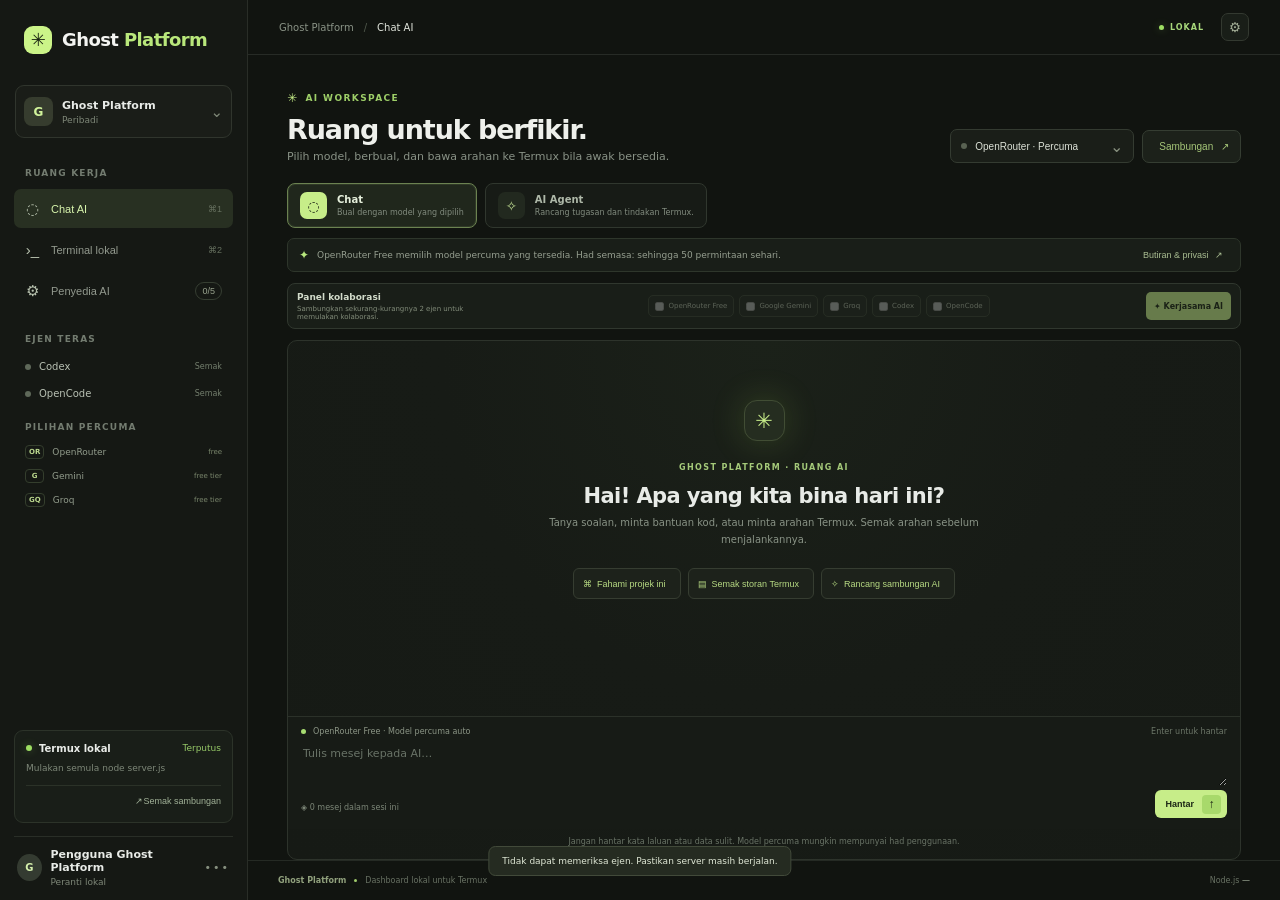
==== commit 1ba074e6: "Refresh Ghost Platform dashboard experience" ====
--- a/index.html
+++ b/index.html
@@ -4,55 +4,56 @@
   <meta charset="utf-8">
   <meta name="viewport" content="width=device-width, initial-scale=1">
   <meta name="theme-color" content="#101310">
-  <title>ruangAI · Termux workspace</title>
+  <title>Ghost Platform · Termux workspace</title>
   <link rel="stylesheet" href="/style.css">
   <link rel="stylesheet" href="/style-overrides.css">
 </head>
 <body>
   <div class="app-shell">
     <aside class="sidebar">
-      <a class="brand" href="/"><span class="brand-symbol">✳</span><span>ruang<span>AI</span></span></a>
-      <div class="workspace-picker"><span class="workspace-avatar">G</span><span><b>Ghost workspace</b><small>Peribadi</small></span><span class="chevron">⌄</span></div>
-      <div class="nav-label">WORKSPACE</div>
-      <button class="nav-link active" data-view="chat"><span class="nav-icon">◌</span> Chat AI <span class="nav-shortcut">⌘1</span></button>
-      <button class="nav-link" data-view="terminal"><span class="nav-icon">›_</span> Terminal lokal <span class="nav-shortcut">⌘2</span></button>
-      <button class="nav-link" id="open-settings"><span class="nav-icon">⚙</span> Penyedia AI <span class="nav-count" id="provider-count">0/5</span></button>
-      <div class="nav-label core-label">EJEN TERAS</div>
+      <a class="brand" href="/"><span class="brand-symbol">✳</span><span>Ghost<span> Platform</span></span></a>
+      <div class="workspace-picker"><span class="workspace-avatar">G</span><span><b>Ghost Platform</b><small id="workspace-type">Peribadi</small></span><span class="chevron">⌄</span></div>
+      <div class="nav-label" id="workspace-section">RUANG KERJA</div>
+      <button class="nav-link active" data-view="chat"><span class="nav-icon">◌</span><span id="nav-chat-label">Chat AI</span><span class="nav-shortcut">⌘1</span></button>
+      <button class="nav-link" data-view="terminal"><span class="nav-icon">›_</span><span id="nav-terminal-label">Terminal lokal</span><span class="nav-shortcut">⌘2</span></button>
+      <button class="nav-link" id="open-settings"><span class="nav-icon">⚙</span><span id="nav-providers-label">Penyedia AI</span><span class="nav-count" id="provider-count">0/5</span></button>
+      <div class="nav-label core-label" id="core-label">EJEN TERAS</div>
       <div class="agent-mini"><i id="codex-mini-dot"></i><span>Codex</span><small id="codex-mini-state">Semak</small></div>
       <div class="agent-mini"><i id="opencode-mini-dot"></i><span>OpenCode</span><small id="opencode-mini-state">Semak</small></div>
-      <div class="nav-label free-label">PILIHAN PERCUMA</div>
+      <div class="nav-label free-label" id="free-label">PILIHAN PERCUMA</div>
       <div class="free-mini"><span>OR</span> OpenRouter <small>free</small></div>
       <div class="free-mini"><span>G</span> Gemini <small>free tier</small></div>
       <div class="free-mini"><span>GQ</span> Groq <small>free tier</small></div>
       <div class="sidebar-spacer"></div>
-      <div class="local-card"><div class="local-card-head"><span class="pulse-dot"></span><b>Termux lokal</b><span id="local-badge">Semak</span></div><p id="local-detail">Menyambung ke pelayan pada peranti</p><button id="refresh-status">Semak sambungan <span>↗</span></button></div>
-      <div class="profile"><span class="profile-avatar">H</span><span><b>Peranti Android</b><small>Local workspace</small></span><span class="profile-menu">•••</span></div>
+      <div class="local-card"><div class="local-card-head"><span class="pulse-dot"></span><b id="local-title">Termux lokal</b><span id="local-badge">Semak</span></div><p id="local-detail">Menyambung ke pelayan pada peranti</p><button id="refresh-status"><span id="refresh-label">Semak sambungan</span><span>↗</span></button></div>
+      <div class="profile"><span class="profile-avatar">G</span><span><b id="profile-name">Pengguna Ghost Platform</b><small id="profile-subtitle">Peranti lokal</small></span><span class="profile-menu">•••</span></div>
     </aside>
     <main class="main-area">
-      <header class="topbar"><div class="breadcrumbs"><span>Ghost workspace</span><span class="slash">/</span><b id="crumb-title">Chat AI</b></div><div class="top-actions"><span class="privacy-label"><span class="pulse-dot"></span> LOKAL</span><button class="icon-button" id="top-settings" aria-label="Tetapan penyedia">⚙</button></div></header>
+      <header class="topbar"><div class="breadcrumbs"><span>Ghost Platform</span><span class="slash">/</span><b id="crumb-title">Chat AI</b></div><div class="top-actions"><span class="privacy-label"><span class="pulse-dot"></span> <span id="local-tag">LOKAL</span></span><button class="icon-button" id="top-settings" aria-label="Tetapan penyedia">⚙</button></div></header>
       <section class="view active" id="chat-view">
         <div class="chat-layout">
-          <div class="chat-heading"><div><div class="eyebrow"><span class="spark">✳</span> AI WORKSPACE</div><h1>Ruang untuk berfikir.</h1><p>Pilih model, berbual, dan bawa arahan ke Termux bila awak bersedia.</p></div><div class="chat-heading-actions"><div class="select-wrap"><span class="provider-status" id="selected-dot"></span><select id="provider-select" aria-label="Pilih penyedia atau ejen"><option value="openrouter">OpenRouter · Free</option><option value="gemini">Google Gemini · Free tier</option><option value="groq">Groq · Free tier</option><option value="codex">Codex · local CLI</option><option value="opencode">OpenCode · local CLI</option></select><span class="select-arrow">⌄</span></div><button class="secondary-button" id="manage-keys">Sambungan <span>↗</span></button></div></div>
-          <div class="provider-strip"><span class="strip-icon">✦</span><span id="provider-description">OpenRouter memilih model percuma secara automatik.</span><button id="provider-info">Butiran & privasi <span>↗</span></button></div>
-          <div class="collab-row"><div class="collab-caption"><b>Panel kolaborasi</b><small id="collab-caption">Pilih sekurang-kurangnya 2 ejen untuk banding dan satukan jawapan.</small></div><div class="collab-agents" id="collab-agents"></div><button class="collab-button" id="collab-button" type="button">✦ <span>Kerjasama AI</span></button></div>
+          <div class="chat-heading"><div><div class="eyebrow"><span class="spark">✳</span> AI WORKSPACE</div><h1 id="chat-title">Ruang untuk berfikir.</h1><p id="chat-subtitle">Pilih model, berbual, dan bawa arahan ke Termux bila awak bersedia.</p></div><div class="chat-heading-actions"><div class="select-wrap"><span class="provider-status" id="selected-dot"></span><select id="provider-select" aria-label="Pilih penyedia atau ejen"><option value="openrouter">OpenRouter · Free</option><option value="gemini">Google Gemini · Free tier</option><option value="groq">Groq · Free tier</option><option value="codex">Codex · local CLI</option><option value="opencode">OpenCode · local CLI</option></select><span class="select-arrow">⌄</span></div><button class="secondary-button" id="manage-keys"><span id="manage-label">Sambungan</span> <span>↗</span></button></div></div>
+          <div class="mode-switch" role="group" aria-label="Pilih mod AI"><button type="button" class="mode-option active" data-mode="chat" aria-pressed="true"><span>◌</span><span><b id="mode-chat-title">Chat</b><small id="mode-chat-description">Bual dengan model yang dipilih</small></span></button><button type="button" class="mode-option" data-mode="agent" aria-pressed="false"><span>✧</span><span><b id="mode-agent-title">AI Agent</b><small id="mode-agent-description">Rancang tugasan dan tindakan Termux</small></span></button></div>
+          <div class="provider-strip"><span class="strip-icon">✦</span><span id="provider-description">OpenRouter memilih model percuma secara automatik.</span><button id="provider-info"><span id="provider-info-label">Butiran & privasi</span> <span>↗</span></button></div>
+          <div class="collab-row"><div class="collab-caption"><b id="collab-title">Panel kolaborasi</b><small id="collab-caption">Pilih sekurang-kurangnya 2 ejen untuk banding dan satukan jawapan.</small></div><div class="collab-agents" id="collab-agents"></div><button class="collab-button" id="collab-button" type="button">✦ <span id="collab-button-label">Kerjasama AI</span></button></div>
           <div class="chat-panel">
             <div class="messages" id="messages" aria-live="polite">
-              <div class="welcome" id="welcome"><div class="welcome-mark">✳</div><span class="welcome-kicker">SELAMAT DATANG KE RUANGAI</span><h2>Hai! Apa yang kita bina hari ini?</h2><p>Tanya soalan, minta bantuan kod, atau minta arahan Termux. Jawapan arahan akan masuk ke terminal untuk awak semak dahulu.</p><div class="suggestions"><button data-prompt="Bantu saya fahami struktur projek ini."><span>⌘</span> Fahami projek ini</button><button data-prompt="Tunjukkan arahan Termux untuk semak penggunaan storan."><span>▤</span> Semak storan Termux</button><button data-prompt="Cadangkan cara sambungkan beberapa AI dengan selamat."><span>✧</span> Rancang sambungan AI</button></div></div>
+            <div class="welcome" id="welcome"><div class="welcome-mark">✳</div><span class="welcome-kicker" id="welcome-kicker">GHOST PLATFORM · RUANG AI</span><h2 id="welcome-title">Hai! Apa yang kita bina hari ini?</h2><p id="welcome-text">Tanya soalan, minta bantuan kod, atau minta arahan Termux. Jawapan arahan akan masuk ke terminal untuk awak semak dahulu.</p><div class="suggestions"><button data-prompt-ms="Bantu saya fahami struktur projek ini." data-prompt-en="Help me understand this project's structure."><span>⌘</span><span id="suggestion-project">Fahami projek ini</span></button><button data-prompt-ms="Tunjukkan arahan Termux untuk semak penggunaan storan." data-prompt-en="Show me Termux commands to check storage usage."><span>▤</span><span id="suggestion-storage">Semak storan Termux</span></button><button data-prompt-ms="Cadangkan cara sambungkan beberapa AI dengan selamat." data-prompt-en="Suggest a safe way to connect multiple AIs."><span>✧</span><span id="suggestion-plan">Rancang sambungan AI</span></button></div></div>
             </div>
-            <form class="composer" id="chat-form"><div class="composer-top"><span class="composer-dot"></span><span id="composer-model">OpenRouter · model percuma</span><span class="composer-hint">Enter untuk hantar <kbd>↵</kbd></span></div><textarea id="chat-input" rows="1" placeholder="Tulis mesej kepada AI…" aria-label="Mesej kepada AI"></textarea><div class="composer-bottom"><div class="composer-tools"><span class="context-note">◈ <span id="context-note">Sesi ini</span></span></div><button class="send-button" id="send-button" type="submit" aria-label="Hantar mesej"><span>Hantar</span><b>↑</b></button></div></form>
-            <div class="chat-footnote">Jangan hantar kata laluan atau data sulit. Respons model percuma mungkin mempunyai had penggunaan.</div>
+            <form class="composer" id="chat-form"><div class="composer-top"><span class="composer-dot"></span><span id="composer-model">OpenRouter · model percuma</span><span class="composer-hint" id="enter-hint">Enter untuk hantar <kbd>↵</kbd></span></div><textarea id="chat-input" rows="1" placeholder="Tulis mesej kepada AI…" aria-label="Mesej kepada AI"></textarea><div class="composer-bottom"><div class="composer-tools"><span class="context-note">◈ <span id="context-note">0 mesej dalam sesi ini</span></span></div><button class="send-button" id="send-button" type="submit" aria-label="Hantar mesej"><span id="send-label">Hantar</span><b>↑</b></button></div></form>
+            <div class="chat-footnote" id="chat-footnote">Jangan hantar kata laluan atau data sulit. Respons model percuma mungkin mempunyai had penggunaan.</div>
           </div>
         </div>
       </section>
       <section class="view" id="terminal-view">
-        <div class="terminal-page"><div class="terminal-heading"><div class="eyebrow"><span class="spark">⌘</span> DEVICE BRIDGE</div><h1>Terminal lokal</h1><p>Arahan dijalankan pada Termux di telefon ini. Semak arahan sebelum menekan Jalankan.</p></div><div class="device-summary"><div class="device-icon">⌂</div><div><span>PERANTI BERSAMBUNG</span><b id="terminal-device-status">Menyambung…</b><small id="terminal-cwd">Direktori kerja sedang diperiksa</small></div><span class="device-live"><i class="pulse-dot"></i> LOKAL</span></div>
-          <div class="terminal-card" id="terminal-card"><div class="terminal-title"><div class="window-dots"><i></i><i></i><i></i></div><span>termux <span class="muted">·</span> shell</span><span class="terminal-live"><i class="pulse-dot"></i> sedia</span></div><form id="command-form"><label for="command">ARAHAN YANG AKAN DIJALANKAN</label><div class="input-row"><span class="prompt">$</span><input id="command" autocomplete="off" spellcheck="false" placeholder="Contoh: pwd && ls -la"><button id="run-button" type="submit"><span>▶</span> Jalankan</button></div></form><div class="output-wrap"><div class="output-label"><span>OUTPUT</span><button type="button" id="clear-output">Kosongkan</button></div><pre id="output">Menunggu arahan…</pre></div><div class="terminal-foot"><span>⚠ Berjalan sebagai pengguna Termux semasa.</span><span id="last-run">Belum ada arahan</span></div></div>
-          <div class="terminal-note"><span>◈</span><div><b>Arahan daripada AI perlu disemak</b><p>Butang “Semak dalam Terminal” hanya mengisi arahan. Ia tidak menjalankan arahan secara automatik.</p></div></div></div>
+        <div class="terminal-page"><div class="terminal-heading"><div class="eyebrow"><span class="spark">⌘</span> DEVICE BRIDGE</div><h1 id="terminal-title">Terminal lokal</h1><p id="terminal-subtitle">Arahan dijalankan pada Termux di telefon ini. Semak arahan sebelum menekan Jalankan.</p></div><div class="device-summary"><div class="device-icon">⌂</div><div><span id="device-label">PERANTI BERSAMBUNG</span><b id="terminal-device-status">Menyambung…</b><small id="terminal-cwd">Direktori kerja sedang diperiksa</small></div><span class="device-live"><i class="pulse-dot"></i> <span id="device-local-label">LOKAL</span></span></div>
+          <div class="terminal-card" id="terminal-card"><div class="terminal-title"><div class="window-dots"><i></i><i></i><i></i></div><span>termux <span class="muted">·</span> shell</span><span class="terminal-live"><i class="pulse-dot"></i> <span id="terminal-ready-label">sedia</span></span></div><form id="command-form"><label for="command" id="command-label">ARAHAN YANG AKAN DIJALANKAN</label><div class="input-row"><span class="prompt">$</span><input id="command" autocomplete="off" spellcheck="false" placeholder="Contoh: pwd && ls -la"><button id="run-button" type="submit"><span>▶</span> <span id="run-label">Jalankan</span></button></div></form><div class="output-wrap"><div class="output-label"><span id="output-label">OUTPUT</span><button type="button" id="clear-output"><span id="clear-label">Kosongkan</span></button></div><pre id="output">Menunggu arahan…</pre></div><div class="terminal-foot"><span id="terminal-footnote">⚠ Berjalan sebagai pengguna Termux semasa.</span><span id="last-run">Belum ada arahan</span></div></div>
+          <div class="terminal-note"><span>◈</span><div><b id="terminal-note-title">Arahan daripada AI perlu disemak</b><p id="terminal-note-text">Arahan AI hanya berjalan selepas awak beri izin.</p></div></div></div>
       </section>
-      <footer class="app-footer"><span>ruangAI</span><i></i> Dashboard lokal untuk Termux <span class="footer-right">Node.js <span id="footer-node">—</span></span></footer>
+      <footer class="app-footer"><span>Ghost Platform</span><i></i> <span id="footer-text">Dashboard lokal untuk Termux</span><span class="footer-right">Node.js <span id="footer-node">—</span></span></footer>
     </main>
   </div>
-  <div class="modal-backdrop" id="settings-modal" hidden><section class="settings-modal" role="dialog" aria-modal="true" aria-labelledby="settings-title"><div class="modal-head"><div><div class="eyebrow">SAMBUNGAN</div><h2 id="settings-title">Penyedia & ejen</h2><p>Codex dan OpenCode berjalan melalui CLI lokal. API cloud menggunakan kunci yang awak sediakan.</p></div><button class="close-button" id="close-settings" aria-label="Tutup">×</button></div><div class="security-callout"><span>◈</span><p>Kunci tidak dipaparkan semula atau disimpan ke fail; kunci yang ditaip di sini hanya kekal dalam memori sehingga server dihentikan. Google dan Groq boleh mengenakan bayaran jika projek/akaun bukan tier percuma.</p></div><div id="provider-settings" class="provider-settings"></div><div class="modal-footer"><span>Jawapan kolaborasi dihantar kepada ejen yang dipilih. Jangan masukkan data sulit ke API cloud.</span><button class="secondary-button" id="done-settings">Selesai</button></div></section></div>
+  <div class="modal-backdrop" id="settings-modal" hidden><section class="settings-modal" role="dialog" aria-modal="true" aria-labelledby="settings-title"><div class="modal-head"><div><div class="eyebrow" id="settings-eyebrow">TETAPAN</div><h2 id="settings-title">Penyedia & ejen</h2><p id="settings-subtitle">Codex dan OpenCode berjalan melalui CLI lokal. API cloud menggunakan kunci yang awak sediakan.</p></div><button class="close-button" id="close-settings" aria-label="Tutup">×</button></div><section class="appearance-card"><div class="appearance-heading"><b id="appearance-title">Penampilan</b><small id="appearance-description">Pilih warna dan bahasa Ghost Platform.</small></div><label class="preference-control"><span id="theme-label">Tema warna</span><select id="theme-select"><option value="black">Hitam</option><option value="blue">Biru gelap</option><option value="hacker">Hijau hacker</option></select></label><label class="preference-control"><span id="language-label">Bahasa</span><select id="language-select"><option value="ms">Bahasa Melayu</option><option value="en">English</option></select></label></section><div class="security-callout"><span>◈</span><p id="security-text">Kunci tidak dipaparkan semula atau disimpan ke fail; kunci yang ditaip di sini hanya kekal dalam memori sehingga server dihentikan. Google dan Groq boleh mengenakan bayaran jika projek/akaun bukan tier percuma.</p></div><div id="provider-settings" class="provider-settings"></div><div class="modal-footer"><span id="modal-footer-note">Jawapan kolaborasi dihantar kepada ejen yang dipilih. Jangan masukkan data sulit ke API cloud.</span><button class="secondary-button" id="done-settings">Selesai</button></div></section></div>
   <div class="toast" id="toast" role="status"></div>
   <script src="/app.js"></script>
 </body>
--- a/style-overrides.css
+++ b/style-overrides.css
@@ -34,5 +34,56 @@
 .collab-row .collab-caption{max-width:195px}
 .provider-setting .key-row button:disabled{opacity:.38;cursor:not-allowed}
 .provider-setting .key-row input:focus{outline:1px solid #829b62}
+.appearance-card{display:grid;grid-template-columns:1fr 1fr;gap:9px;border:1px solid #30372e;border-radius:8px;background:#1c211a;padding:12px;margin:15px 0 11px}
+.mode-switch{display:flex;gap:8px;margin-bottom:10px}
+.mode-option{min-width:170px;display:flex;align-items:center;gap:10px;border:1px solid #30372e;border-radius:8px;background:#171b16;color:#aeb8a8;padding:8px 12px;text-align:left;cursor:pointer}
+.mode-option>span:first-child{width:27px;height:27px;display:grid;place-items:center;border-radius:7px;background:#22291f;color:#bfdc91;font-size:14px}
+.mode-option b,.mode-option small{display:block}.mode-option b{font-size:10px;font-weight:600}.mode-option small{margin-top:3px;color:#818b7e;font-size:8px}
+.mode-option.active{border-color:#6b8251;background:#20271c;color:#e6f0dc;box-shadow:inset 0 0 0 1px #6b825133}.mode-option.active>span:first-child{background:#c7ed89;color:#202817}
+.appearance-heading{grid-column:1/-1;display:flex;flex-direction:column;gap:3px}
+.appearance-heading b{font-size:10px;font-weight:600;color:#e0e5dc}
+.appearance-heading small{font-size:8px;color:#858f80}
+.preference-control{display:flex;flex-direction:column;gap:5px;color:#899384;font-size:8px}
+.preference-control select{height:31px;border:1px solid #343c31;border-radius:5px;background:#121610;padding:0 8px;color:#e0e5dc;font-size:9px;outline:0}
+.preference-control select:focus{border-color:#778d5b}
+[data-theme="blue"] body,[data-theme="blue"] .main-area{background:#0b1220;color:#e5edf8}
+[data-theme="blue"] .sidebar{background:#0d1727;border-color:#223149}
+[data-theme="blue"] .topbar,[data-theme="blue"] .app-footer,[data-theme="blue"] .profile{border-color:#223149}
+[data-theme="blue"] .workspace-picker,[data-theme="blue"] .local-card,[data-theme="blue"] .chat-panel,[data-theme="blue"] .provider-strip,[data-theme="blue"] .collab-row,[data-theme="blue"] .composer,[data-theme="blue"] .device-summary,[data-theme="blue"] .terminal-card,[data-theme="blue"] .settings-modal,[data-theme="blue"] .provider-setting,[data-theme="blue"] .appearance-card{background:#111d2f;border-color:#2a3e58}
+[data-theme="blue"] .terminal-title,[data-theme="blue"] .terminal-foot{background:#16243a;border-color:#2a3e58}
+[data-theme="blue"] .select-wrap,[data-theme="blue"] .secondary-button,[data-theme="blue"] .suggestions button,[data-theme="blue"] .collab-chip,[data-theme="blue"] .key-row input,[data-theme="blue"] .preference-control select{background:#14233a;border-color:#304764;color:#d9e6f4}
+[data-theme="blue"] .nav-link.active{background:#1b3049;color:#b9d8fa}
+[data-theme="blue"] .mode-option{background:#101b2a;border-color:#2b4059;color:#afc4dc}[data-theme="blue"] .mode-option.active{background:#192a40;border-color:#5687b8;color:#e5f2ff}[data-theme="blue"] .mode-option>span:first-child{background:#1a2b40;color:#a4d1fb}[data-theme="blue"] .mode-option.active>span:first-child{background:#75b8f2;color:#071728}
+[data-theme="blue"] .brand-symbol,[data-theme="blue"] .send-button,[data-theme="blue"] .collab-button,[data-theme="blue"] .command-suggestion button{background:#75b8f2;color:#071728}
+[data-theme="blue"] .send-button b{background:#4b91d1}
+[data-theme="blue"] .pulse-dot,[data-theme="blue"] .composer-dot{background:#74b7f0;box-shadow:0 0 8px #74b7f055}
+[data-theme="blue"] .eyebrow,[data-theme="blue"] .provider-status.connected,[data-theme="blue"] .strip-icon,[data-theme="blue"] .spark{color:#8dc5f8}
+[data-theme="blue"] .welcome-mark{background:#1b3049;border-color:#35577c;color:#a4d3fb}
+[data-theme="blue"] .message-body{background:#17253a;border-color:#2a3e58;color:#dbe7f3}
+[data-theme="blue"] .message.user .message-body{background:#20344b}
+[data-theme="blue"] .command-suggestion{background:#0e1826;border-color:#34506b}
+[data-theme="blue"] .command-suggestion pre{color:#a8d2f6}
+[data-theme="blue"] .terminal-note,[data-theme="blue"] .security-callout{background:#1a2631;border-color:#46504b}
+[data-theme="blue"] .modal-backdrop{background:#050b14cc}
+[data-theme="hacker"] body,[data-theme="hacker"] .main-area{background:#030a05;color:#d8f5df}
+[data-theme="hacker"] .sidebar{background:#050d07;border-color:#183523}
+[data-theme="hacker"] .topbar,[data-theme="hacker"] .app-footer,[data-theme="hacker"] .profile{border-color:#183523}
+[data-theme="hacker"] .workspace-picker,[data-theme="hacker"] .local-card,[data-theme="hacker"] .chat-panel,[data-theme="hacker"] .provider-strip,[data-theme="hacker"] .collab-row,[data-theme="hacker"] .composer,[data-theme="hacker"] .device-summary,[data-theme="hacker"] .terminal-card,[data-theme="hacker"] .settings-modal,[data-theme="hacker"] .provider-setting,[data-theme="hacker"] .appearance-card{background:#07120a;border-color:#1c4329}
+[data-theme="hacker"] .terminal-title,[data-theme="hacker"] .terminal-foot{background:#09170d;border-color:#1c4329}
+[data-theme="hacker"] .select-wrap,[data-theme="hacker"] .secondary-button,[data-theme="hacker"] .suggestions button,[data-theme="hacker"] .collab-chip,[data-theme="hacker"] .key-row input,[data-theme="hacker"] .preference-control select{background:#0a180d;border-color:#245333;color:#caf5d1}
+[data-theme="hacker"] .nav-link.active{background:#12341c;color:#adf5b8}
+[data-theme="hacker"] .mode-option{background:#07120a;border-color:#1c4329;color:#a9cbb0}[data-theme="hacker"] .mode-option.active{background:#0d2413;border-color:#3a9a55;color:#d8f5df}[data-theme="hacker"] .mode-option>span:first-child{background:#0c2412;color:#60ff8a}[data-theme="hacker"] .mode-option.active>span:first-child{background:#4dff82;color:#031007}
+[data-theme="hacker"] .brand-symbol,[data-theme="hacker"] .send-button,[data-theme="hacker"] .collab-button,[data-theme="hacker"] .command-suggestion button{background:#4dff82;color:#031007;box-shadow:0 0 14px #3aff6a30}
+[data-theme="hacker"] .send-button b{background:#2cce5b}
+[data-theme="hacker"] .pulse-dot,[data-theme="hacker"] .composer-dot{background:#45f778;box-shadow:0 0 8px #45f77870}
+[data-theme="hacker"] .eyebrow,[data-theme="hacker"] .provider-status.connected,[data-theme="hacker"] .strip-icon,[data-theme="hacker"] .spark{color:#60ff8a}
+[data-theme="hacker"] .welcome-mark{background:#0c2412;border-color:#28753e;color:#5cff84}
+[data-theme="hacker"] .message-body{background:#0b1b0e;border-color:#1e4629;color:#d2f7d8}
+[data-theme="hacker"] .message.user .message-body{background:#10271a}
+[data-theme="hacker"] .command-suggestion{background:#041007;border-color:#246137}
+[data-theme="hacker"] .command-suggestion pre{color:#7aff9a}
+[data-theme="hacker"] .terminal-note,[data-theme="hacker"] .security-callout{background:#112014;border-color:#34543b}
+[data-theme="hacker"] .modal-backdrop{background:#010603dd}
+[data-theme="hacker"] .input-row{border-color:#28643b}
 @media(max-width:1050px){.collab-row{flex-wrap:wrap}.collab-caption{min-width:100%}.collab-agents{justify-content:flex-start}.collab-button{margin-left:auto}}
-@media(max-width:620px){.agent-mini,.free-mini{display:none}.core-label,.free-label{display:none}.collab-row{gap:6px;padding:7px}.collab-caption{max-width:none!important;min-width:100%}.collab-caption small{font-size:7px}.collab-agents{justify-content:flex-start;gap:3px}.collab-chip{font-size:7px;padding:0 4px}.collab-button{height:25px}.chat-layout{min-height:700px}}
+@media(max-width:620px){.agent-mini,.free-mini{display:none}.core-label,.free-label{display:none}.mode-switch{gap:5px}.mode-option{min-width:0;flex:1;padding:7px 8px;gap:7px}.mode-option small{font-size:7px}.collab-row{gap:6px;padding:7px}.collab-caption{max-width:none!important;min-width:100%}.collab-caption small{font-size:7px}.collab-agents{justify-content:flex-start;gap:3px}.collab-chip{font-size:7px;padding:0 4px}.collab-button{height:25px}.chat-layout{min-height:700px}}
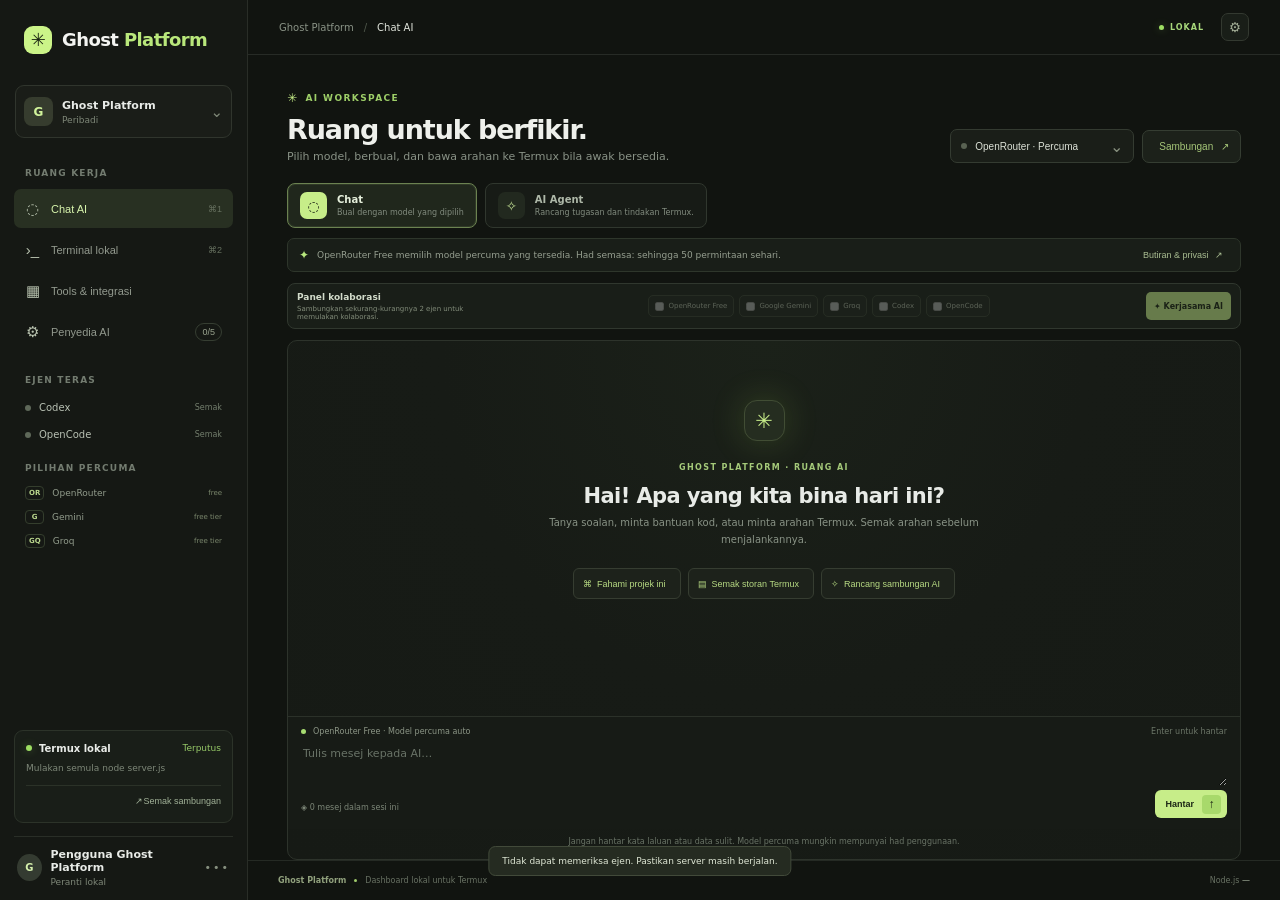
==== commit 1c60c3bb: "Add Termux and agent tools catalog" ====
--- a/index.html
+++ b/index.html
@@ -16,6 +16,7 @@
       <div class="nav-label" id="workspace-section">RUANG KERJA</div>
       <button class="nav-link active" data-view="chat"><span class="nav-icon">◌</span><span id="nav-chat-label">Chat AI</span><span class="nav-shortcut">⌘1</span></button>
       <button class="nav-link" data-view="terminal"><span class="nav-icon">›_</span><span id="nav-terminal-label">Terminal lokal</span><span class="nav-shortcut">⌘2</span></button>
+      <button class="nav-link" data-view="tools"><span class="nav-icon">▦</span><span id="nav-tools-label">Tools & integrasi</span></button>
       <button class="nav-link" id="open-settings"><span class="nav-icon">⚙</span><span id="nav-providers-label">Penyedia AI</span><span class="nav-count" id="provider-count">0/5</span></button>
       <div class="nav-label core-label" id="core-label">EJEN TERAS</div>
       <div class="agent-mini"><i id="codex-mini-dot"></i><span>Codex</span><small id="codex-mini-state">Semak</small></div>
@@ -50,6 +51,9 @@
           <div class="terminal-card" id="terminal-card"><div class="terminal-title"><div class="window-dots"><i></i><i></i><i></i></div><span>termux <span class="muted">·</span> shell</span><span class="terminal-live"><i class="pulse-dot"></i> <span id="terminal-ready-label">sedia</span></span></div><form id="command-form"><label for="command" id="command-label">ARAHAN YANG AKAN DIJALANKAN</label><div class="input-row"><span class="prompt">$</span><input id="command" autocomplete="off" spellcheck="false" placeholder="Contoh: pwd && ls -la"><button id="run-button" type="submit"><span>▶</span> <span id="run-label">Jalankan</span></button></div></form><div class="output-wrap"><div class="output-label"><span id="output-label">OUTPUT</span><button type="button" id="clear-output"><span id="clear-label">Kosongkan</span></button></div><pre id="output">Menunggu arahan…</pre></div><div class="terminal-foot"><span id="terminal-footnote">⚠ Berjalan sebagai pengguna Termux semasa.</span><span id="last-run">Belum ada arahan</span></div></div>
           <div class="terminal-note"><span>◈</span><div><b id="terminal-note-title">Arahan daripada AI perlu disemak</b><p id="terminal-note-text">Arahan AI hanya berjalan selepas awak beri izin.</p></div></div></div>
       </section>
+      <section class="view" id="tools-view">
+        <div class="tools-page"><div class="terminal-heading"><div class="eyebrow"><span class="spark">▦</span> AGENT TOOLBOX</div><h1 id="tools-title">Tools untuk Ghost Platform</h1><p id="tools-subtitle">Alat GitHub yang boleh menyambung ejen AI kepada Termux dan Android.</p></div><div class="tools-toolbar"><span id="tools-note">Arahan pemasangan hanya dimasukkan ke Terminal untuk awak semak.</span><button class="secondary-button" id="refresh-tools"><span id="tools-refresh-label">Periksa alat</span> ↻</button></div><div class="tool-cards" id="tool-cards" aria-live="polite"></div><div class="tool-guidance"><b id="tool-guidance-title">Cadangan untuk telefon ini</b><p id="tool-guidance-text">Mulakan dengan Termux:API untuk fungsi peranti. Tambah Termux-MCP hanya jika awak perlukan tool registry dan kawalan risiko lebih terperinci. CLI-Hub boleh meluaskan katalog, tetapi semak keperluan setiap alat kerana kebanyakannya sasarkan aplikasi desktop.</p></div></div>
+      </section>
       <footer class="app-footer"><span>Ghost Platform</span><i></i> <span id="footer-text">Dashboard lokal untuk Termux</span><span class="footer-right">Node.js <span id="footer-node">—</span></span></footer>
     </main>
   </div>
--- a/style-overrides.css
+++ b/style-overrides.css
@@ -40,6 +40,7 @@
 .mode-option>span:first-child{width:27px;height:27px;display:grid;place-items:center;border-radius:7px;background:#22291f;color:#bfdc91;font-size:14px}
 .mode-option b,.mode-option small{display:block}.mode-option b{font-size:10px;font-weight:600}.mode-option small{margin-top:3px;color:#818b7e;font-size:8px}
 .mode-option.active{border-color:#6b8251;background:#20271c;color:#e6f0dc;box-shadow:inset 0 0 0 1px #6b825133}.mode-option.active>span:first-child{background:#c7ed89;color:#202817}
+.tools-page{max-width:930px;margin:0 auto;padding:43px 38px 35px}.tools-page .terminal-heading{margin-bottom:17px}.tools-toolbar{display:flex;align-items:center;justify-content:space-between;gap:12px;margin-bottom:12px;color:#899384;font-size:9px}.tools-toolbar .secondary-button{flex:0 0 auto}.tool-cards{display:grid;grid-template-columns:1fr;gap:10px}.tool-card{border:1px solid #30372e;border-radius:9px;background:#191e18;padding:15px}.tool-card-head{display:flex;align-items:center;gap:10px}.tool-card h2{margin:0;font-size:13px;font-weight:600;color:#e5eae1}.tool-status{margin-left:auto;padding:4px 7px;border:1px solid #4b4130;border-radius:12px;color:#cfb879;font-size:8px;white-space:nowrap}.tool-status.ready{border-color:#3a5131;color:#a9d77c}.tool-card>p{max-width:700px;color:#9aa394;font-size:10px;line-height:1.6;margin:10px 0}.tool-meta{display:grid;gap:5px;color:#7f8a7b;font-size:8px;line-height:1.5}.tool-meta b{color:#b7c0ae;font-weight:600}.tool-actions{display:flex;align-items:center;gap:8px;margin-top:12px;padding-top:10px;border-top:1px solid #2c3329}.tool-actions a,.tool-actions button{border:1px solid #384132;border-radius:5px;background:#20271d;color:#c7d5b9;padding:7px 9px;font-size:8px;text-decoration:none;cursor:pointer}.tool-actions a:hover,.tool-actions button:hover{border-color:#728a58}.tool-guidance{margin-top:13px;padding:13px;border:1px solid #3a4231;border-radius:8px;background:#1c2118}.tool-guidance b{font-size:10px;color:#cbe998}.tool-guidance p,.tools-loading{font-size:9px;line-height:1.6;color:#929c8c;margin:7px 0 0}
 .appearance-heading{grid-column:1/-1;display:flex;flex-direction:column;gap:3px}
 .appearance-heading b{font-size:10px;font-weight:600;color:#e0e5dc}
 .appearance-heading small{font-size:8px;color:#858f80}
@@ -54,6 +55,7 @@
 [data-theme="blue"] .select-wrap,[data-theme="blue"] .secondary-button,[data-theme="blue"] .suggestions button,[data-theme="blue"] .collab-chip,[data-theme="blue"] .key-row input,[data-theme="blue"] .preference-control select{background:#14233a;border-color:#304764;color:#d9e6f4}
 [data-theme="blue"] .nav-link.active{background:#1b3049;color:#b9d8fa}
 [data-theme="blue"] .mode-option{background:#101b2a;border-color:#2b4059;color:#afc4dc}[data-theme="blue"] .mode-option.active{background:#192a40;border-color:#5687b8;color:#e5f2ff}[data-theme="blue"] .mode-option>span:first-child{background:#1a2b40;color:#a4d1fb}[data-theme="blue"] .mode-option.active>span:first-child{background:#75b8f2;color:#071728}
+[data-theme="blue"] .tool-card,[data-theme="blue"] .tool-guidance{background:#111d2f;border-color:#2a3e58}[data-theme="blue"] .tool-actions a,[data-theme="blue"] .tool-actions button{background:#14233a;border-color:#304764;color:#d9e6f4}
 [data-theme="blue"] .brand-symbol,[data-theme="blue"] .send-button,[data-theme="blue"] .collab-button,[data-theme="blue"] .command-suggestion button{background:#75b8f2;color:#071728}
 [data-theme="blue"] .send-button b{background:#4b91d1}
 [data-theme="blue"] .pulse-dot,[data-theme="blue"] .composer-dot{background:#74b7f0;box-shadow:0 0 8px #74b7f055}
@@ -73,6 +75,7 @@
 [data-theme="hacker"] .select-wrap,[data-theme="hacker"] .secondary-button,[data-theme="hacker"] .suggestions button,[data-theme="hacker"] .collab-chip,[data-theme="hacker"] .key-row input,[data-theme="hacker"] .preference-control select{background:#0a180d;border-color:#245333;color:#caf5d1}
 [data-theme="hacker"] .nav-link.active{background:#12341c;color:#adf5b8}
 [data-theme="hacker"] .mode-option{background:#07120a;border-color:#1c4329;color:#a9cbb0}[data-theme="hacker"] .mode-option.active{background:#0d2413;border-color:#3a9a55;color:#d8f5df}[data-theme="hacker"] .mode-option>span:first-child{background:#0c2412;color:#60ff8a}[data-theme="hacker"] .mode-option.active>span:first-child{background:#4dff82;color:#031007}
+[data-theme="hacker"] .tool-card,[data-theme="hacker"] .tool-guidance{background:#07120a;border-color:#1c4329}[data-theme="hacker"] .tool-actions a,[data-theme="hacker"] .tool-actions button{background:#0a180d;border-color:#245333;color:#caf5d1}
 [data-theme="hacker"] .brand-symbol,[data-theme="hacker"] .send-button,[data-theme="hacker"] .collab-button,[data-theme="hacker"] .command-suggestion button{background:#4dff82;color:#031007;box-shadow:0 0 14px #3aff6a30}
 [data-theme="hacker"] .send-button b{background:#2cce5b}
 [data-theme="hacker"] .pulse-dot,[data-theme="hacker"] .composer-dot{background:#45f778;box-shadow:0 0 8px #45f77870}
@@ -86,4 +89,4 @@
 [data-theme="hacker"] .modal-backdrop{background:#010603dd}
 [data-theme="hacker"] .input-row{border-color:#28643b}
 @media(max-width:1050px){.collab-row{flex-wrap:wrap}.collab-caption{min-width:100%}.collab-agents{justify-content:flex-start}.collab-button{margin-left:auto}}
-@media(max-width:620px){.agent-mini,.free-mini{display:none}.core-label,.free-label{display:none}.mode-switch{gap:5px}.mode-option{min-width:0;flex:1;padding:7px 8px;gap:7px}.mode-option small{font-size:7px}.collab-row{gap:6px;padding:7px}.collab-caption{max-width:none!important;min-width:100%}.collab-caption small{font-size:7px}.collab-agents{justify-content:flex-start;gap:3px}.collab-chip{font-size:7px;padding:0 4px}.collab-button{height:25px}.chat-layout{min-height:700px}}
+@media(max-width:620px){.agent-mini,.free-mini{display:none}.core-label,.free-label{display:none}.mode-switch{gap:5px}.mode-option{min-width:0;flex:1;padding:7px 8px;gap:7px}.mode-option small{font-size:7px}.tools-page{padding:28px 11px}.tools-toolbar{align-items:flex-start;font-size:8px}.tool-card{padding:11px}.tool-card h2{font-size:11px}.tool-meta{font-size:7px}.collab-row{gap:6px;padding:7px}.collab-caption{max-width:none!important;min-width:100%}.collab-caption small{font-size:7px}.collab-agents{justify-content:flex-start;gap:3px}.collab-chip{font-size:7px;padding:0 4px}.collab-button{height:25px}.chat-layout{min-height:700px}}
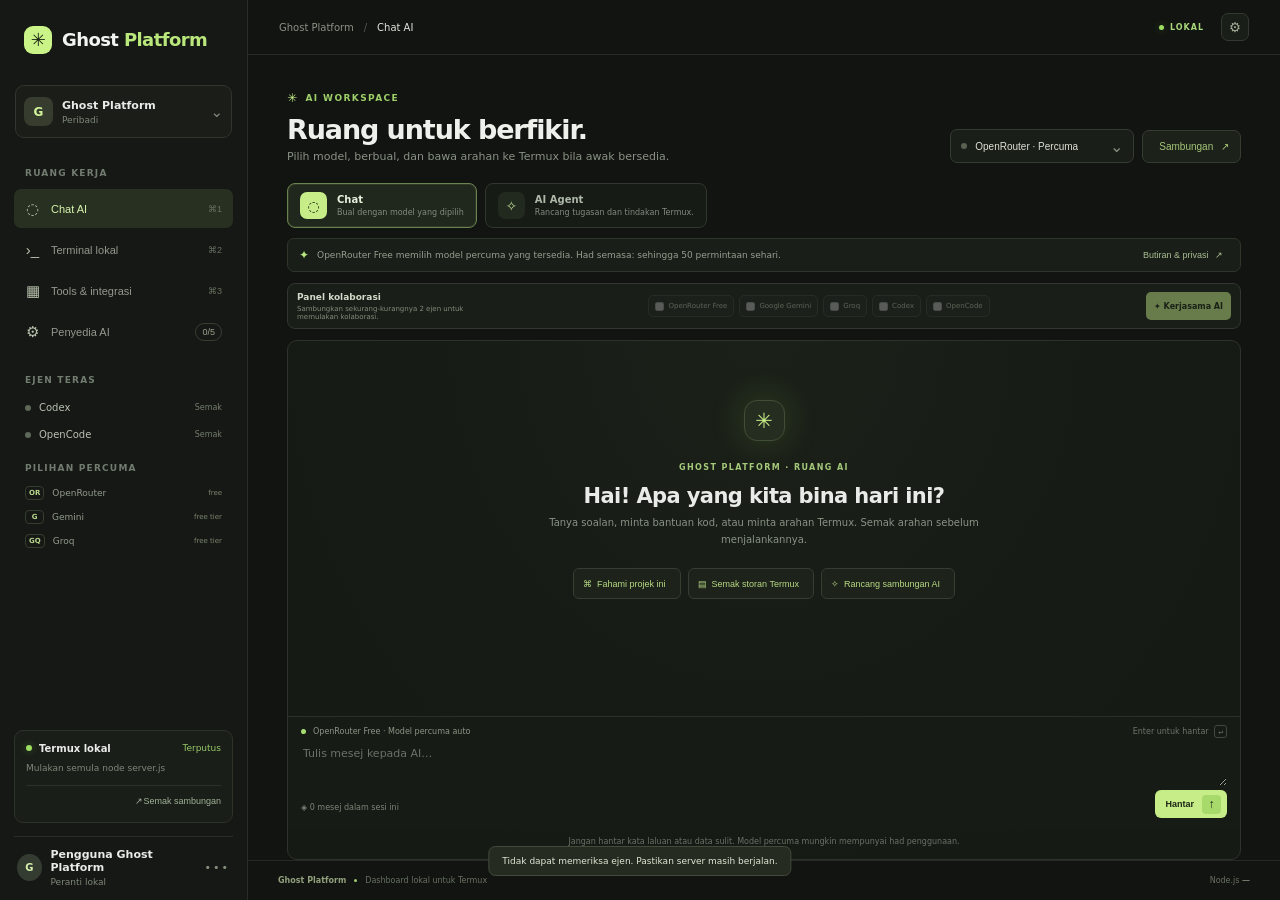
==== commit a0110dcb: "Harden dashboard, server and Android companion" ====
--- a/index.html
+++ b/index.html
@@ -9,6 +9,7 @@
   <link rel="stylesheet" href="/style-overrides.css">
 </head>
 <body>
+  <a class="skip-link" id="skip-link" href="#chat-input">Langsung ke chat</a>
   <div class="app-shell">
     <aside class="sidebar">
       <a class="brand" href="/"><span class="brand-symbol">✳</span><span>Ghost<span> Platform</span></span></a>
@@ -16,7 +17,7 @@
       <div class="nav-label" id="workspace-section">RUANG KERJA</div>
       <button class="nav-link active" data-view="chat"><span class="nav-icon">◌</span><span id="nav-chat-label">Chat AI</span><span class="nav-shortcut">⌘1</span></button>
       <button class="nav-link" data-view="terminal"><span class="nav-icon">›_</span><span id="nav-terminal-label">Terminal lokal</span><span class="nav-shortcut">⌘2</span></button>
-      <button class="nav-link" data-view="tools"><span class="nav-icon">▦</span><span id="nav-tools-label">Tools & integrasi</span></button>
+      <button class="nav-link" data-view="tools"><span class="nav-icon">▦</span><span id="nav-tools-label">Tools & integrasi</span><span class="nav-shortcut">⌘3</span></button>
       <button class="nav-link" id="open-settings"><span class="nav-icon">⚙</span><span id="nav-providers-label">Penyedia AI</span><span class="nav-count" id="provider-count">0/5</span></button>
       <div class="nav-label core-label" id="core-label">EJEN TERAS</div>
       <div class="agent-mini"><i id="codex-mini-dot"></i><span>Codex</span><small id="codex-mini-state">Semak</small></div>
@@ -41,13 +42,13 @@
             <div class="messages" id="messages" aria-live="polite">
             <div class="welcome" id="welcome"><div class="welcome-mark">✳</div><span class="welcome-kicker" id="welcome-kicker">GHOST PLATFORM · RUANG AI</span><h2 id="welcome-title">Hai! Apa yang kita bina hari ini?</h2><p id="welcome-text">Tanya soalan, minta bantuan kod, atau minta arahan Termux. Jawapan arahan akan masuk ke terminal untuk awak semak dahulu.</p><div class="suggestions"><button data-prompt-ms="Bantu saya fahami struktur projek ini." data-prompt-en="Help me understand this project's structure."><span>⌘</span><span id="suggestion-project">Fahami projek ini</span></button><button data-prompt-ms="Tunjukkan arahan Termux untuk semak penggunaan storan." data-prompt-en="Show me Termux commands to check storage usage."><span>▤</span><span id="suggestion-storage">Semak storan Termux</span></button><button data-prompt-ms="Cadangkan cara sambungkan beberapa AI dengan selamat." data-prompt-en="Suggest a safe way to connect multiple AIs."><span>✧</span><span id="suggestion-plan">Rancang sambungan AI</span></button></div></div>
             </div>
-            <form class="composer" id="chat-form"><div class="composer-top"><span class="composer-dot"></span><span id="composer-model">OpenRouter · model percuma</span><span class="composer-hint" id="enter-hint">Enter untuk hantar <kbd>↵</kbd></span></div><textarea id="chat-input" rows="1" placeholder="Tulis mesej kepada AI…" aria-label="Mesej kepada AI"></textarea><div class="composer-bottom"><div class="composer-tools"><span class="context-note">◈ <span id="context-note">0 mesej dalam sesi ini</span></span></div><button class="send-button" id="send-button" type="submit" aria-label="Hantar mesej"><span id="send-label">Hantar</span><b>↑</b></button></div></form>
+            <form class="composer" id="chat-form"><div class="composer-top"><span class="composer-dot"></span><span id="composer-model">OpenRouter · model percuma</span><span class="composer-hint"><span id="enter-hint">Enter untuk hantar</span> <kbd>↵</kbd></span></div><textarea id="chat-input" rows="1" placeholder="Tulis mesej kepada AI…" aria-label="Mesej kepada AI"></textarea><div class="composer-bottom"><div class="composer-tools"><span class="context-note">◈ <span id="context-note">0 mesej dalam sesi ini</span></span></div><button class="send-button" id="send-button" type="submit" aria-label="Hantar mesej"><span id="send-label">Hantar</span><b>↑</b></button></div></form>
             <div class="chat-footnote" id="chat-footnote">Jangan hantar kata laluan atau data sulit. Respons model percuma mungkin mempunyai had penggunaan.</div>
           </div>
         </div>
       </section>
       <section class="view" id="terminal-view">
-        <div class="terminal-page"><div class="terminal-heading"><div class="eyebrow"><span class="spark">⌘</span> DEVICE BRIDGE</div><h1 id="terminal-title">Terminal lokal</h1><p id="terminal-subtitle">Arahan dijalankan pada Termux di telefon ini. Semak arahan sebelum menekan Jalankan.</p></div><div class="device-summary"><div class="device-icon">⌂</div><div><span id="device-label">PERANTI BERSAMBUNG</span><b id="terminal-device-status">Menyambung…</b><small id="terminal-cwd">Direktori kerja sedang diperiksa</small></div><span class="device-live"><i class="pulse-dot"></i> <span id="device-local-label">LOKAL</span></span></div>
+        <div class="terminal-page"><div class="terminal-heading"><div class="eyebrow"><span class="spark">⌘</span> DEVICE BRIDGE</div><h1 id="terminal-title">Terminal lokal</h1><p id="terminal-subtitle">Arahan dijalankan pada Termux di telefon ini. Semak arahan sebelum menekan Jalankan.</p></div><div class="device-summary"><div class="device-icon">⌂</div><div><span id="device-label">PERANTI BERSAMBUNG</span><b id="terminal-device-status">Menyambung…</b><small id="terminal-cwd">Direktori kerja sedang diperiksa</small></div><span class="device-live"><i class="pulse-dot" id="device-live-dot"></i> <span id="device-local-label">LOKAL</span></span></div>
           <div class="terminal-card" id="terminal-card"><div class="terminal-title"><div class="window-dots"><i></i><i></i><i></i></div><span>termux <span class="muted">·</span> shell</span><span class="terminal-live"><i class="pulse-dot"></i> <span id="terminal-ready-label">sedia</span></span></div><form id="command-form"><label for="command" id="command-label">ARAHAN YANG AKAN DIJALANKAN</label><div class="input-row"><span class="prompt">$</span><input id="command" autocomplete="off" spellcheck="false" placeholder="Contoh: pwd && ls -la"><button id="run-button" type="submit"><span>▶</span> <span id="run-label">Jalankan</span></button></div></form><div class="output-wrap"><div class="output-label"><span id="output-label">OUTPUT</span><button type="button" id="clear-output"><span id="clear-label">Kosongkan</span></button></div><pre id="output">Menunggu arahan…</pre></div><div class="terminal-foot"><span id="terminal-footnote">⚠ Berjalan sebagai pengguna Termux semasa.</span><span id="last-run">Belum ada arahan</span></div></div>
           <div class="terminal-note"><span>◈</span><div><b id="terminal-note-title">Arahan daripada AI perlu disemak</b><p id="terminal-note-text">Arahan AI hanya berjalan selepas awak beri izin.</p></div></div></div>
       </section>
--- a/style-overrides.css
+++ b/style-overrides.css
@@ -90,3 +90,15 @@
 [data-theme="hacker"] .input-row{border-color:#28643b}
 @media(max-width:1050px){.collab-row{flex-wrap:wrap}.collab-caption{min-width:100%}.collab-agents{justify-content:flex-start}.collab-button{margin-left:auto}}
 @media(max-width:620px){.agent-mini,.free-mini{display:none}.core-label,.free-label{display:none}.mode-switch{gap:5px}.mode-option{min-width:0;flex:1;padding:7px 8px;gap:7px}.mode-option small{font-size:7px}.tools-page{padding:28px 11px}.tools-toolbar{align-items:flex-start;font-size:8px}.tool-card{padding:11px}.tool-card h2{font-size:11px}.tool-meta{font-size:7px}.collab-row{gap:6px;padding:7px}.collab-caption{max-width:none!important;min-width:100%}.collab-caption small{font-size:7px}.collab-agents{justify-content:flex-start;gap:3px}.collab-chip{font-size:7px;padding:0 4px}.collab-button{height:25px}.chat-layout{min-height:700px}}
+.skip-link{position:fixed;left:12px;top:-60px;z-index:100;padding:9px 12px;border-radius:7px;background:#c7ed89;color:#172012;font-size:11px;font-weight:700;text-decoration:none;transition:top .15s ease}
+.skip-link:focus{top:12px}
+.sidebar{overflow-y:auto;scrollbar-width:thin}
+:focus-visible{outline:2px solid #a6e870;outline-offset:2px}
+#chat-input:focus-visible,#command:focus-visible,.preference-control select:focus-visible{outline:2px solid #a6e870;outline-offset:0}
+[data-theme="blue"] :focus-visible{outline-color:#75b8f2}
+[data-theme="hacker"] :focus-visible{outline-color:#4dff82}
+.pulse-dot.offline{background:#cf7d6a;box-shadow:none}
+.code-block{white-space:pre-wrap;word-break:break-word;border:1px solid #30372e;border-radius:6px;background:#111510;padding:9px;font:10px/1.5 monospace;color:#c9d8bb}
+@media(prefers-reduced-motion:reduce){*,*::before,*::after{animation-duration:.01ms!important;animation-iteration-count:1!important;transition-duration:.01ms!important;scroll-behavior:auto!important}}
+@media(max-height:600px){.chat-layout{min-height:0;height:calc(100vh - 74px)}.terminal-page,.tools-page{padding-top:16px;padding-bottom:16px}}
+@media(max-width:1050px){.collab-chip,.collab-caption small,.agent-mini small,.free-mini small,.key-foot,.chat-footnote{font-size:9px}}
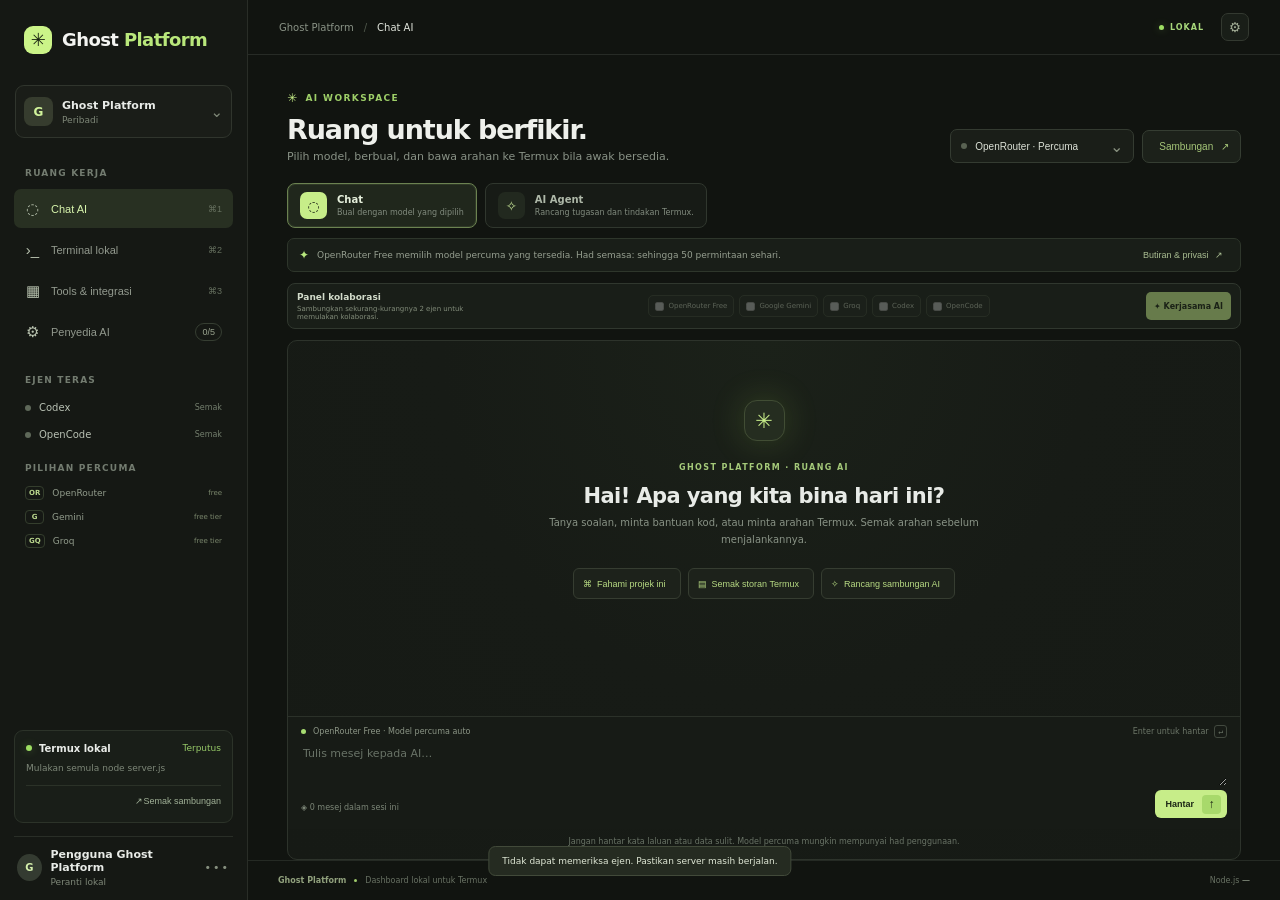
==== commit 4ba7239f: "Add portable memory adapter with Supabase sync" ====
--- a/index.html
+++ b/index.html
@@ -58,7 +58,7 @@
       <footer class="app-footer"><span>Ghost Platform</span><i></i> <span id="footer-text">Dashboard lokal untuk Termux</span><span class="footer-right">Node.js <span id="footer-node">—</span></span></footer>
     </main>
   </div>
-  <div class="modal-backdrop" id="settings-modal" hidden><section class="settings-modal" role="dialog" aria-modal="true" aria-labelledby="settings-title"><div class="modal-head"><div><div class="eyebrow" id="settings-eyebrow">TETAPAN</div><h2 id="settings-title">Penyedia & ejen</h2><p id="settings-subtitle">Codex dan OpenCode berjalan melalui CLI lokal. API cloud menggunakan kunci yang awak sediakan.</p></div><button class="close-button" id="close-settings" aria-label="Tutup">×</button></div><section class="appearance-card"><div class="appearance-heading"><b id="appearance-title">Penampilan</b><small id="appearance-description">Pilih warna dan bahasa Ghost Platform.</small></div><label class="preference-control"><span id="theme-label">Tema warna</span><select id="theme-select"><option value="black">Hitam</option><option value="blue">Biru gelap</option><option value="hacker">Hijau hacker</option></select></label><label class="preference-control"><span id="language-label">Bahasa</span><select id="language-select"><option value="ms">Bahasa Melayu</option><option value="en">English</option></select></label></section><div class="security-callout"><span>◈</span><p id="security-text">Kunci tidak dipaparkan semula atau disimpan ke fail; kunci yang ditaip di sini hanya kekal dalam memori sehingga server dihentikan. Google dan Groq boleh mengenakan bayaran jika projek/akaun bukan tier percuma.</p></div><div id="provider-settings" class="provider-settings"></div><div class="modal-footer"><span id="modal-footer-note">Jawapan kolaborasi dihantar kepada ejen yang dipilih. Jangan masukkan data sulit ke API cloud.</span><button class="secondary-button" id="done-settings">Selesai</button></div></section></div>
+  <div class="modal-backdrop" id="settings-modal" hidden><section class="settings-modal" role="dialog" aria-modal="true" aria-labelledby="settings-title"><div class="modal-head"><div><div class="eyebrow" id="settings-eyebrow">TETAPAN</div><h2 id="settings-title">Penyedia & ejen</h2><p id="settings-subtitle">Codex dan OpenCode berjalan melalui CLI lokal. API cloud menggunakan kunci yang awak sediakan.</p></div><button class="close-button" id="close-settings" aria-label="Tutup">×</button></div><section class="appearance-card"><div class="appearance-heading"><b id="appearance-title">Penampilan</b><small id="appearance-description">Pilih warna dan bahasa Ghost Platform.</small></div><label class="preference-control"><span id="theme-label">Tema warna</span><select id="theme-select"><option value="black">Hitam</option><option value="blue">Biru gelap</option><option value="hacker">Hijau hacker</option></select></label><label class="preference-control"><span id="language-label">Bahasa</span><select id="language-select"><option value="ms">Bahasa Melayu</option><option value="en">English</option></select></label></section><div class="security-callout"><span>◈</span><p id="security-text">Kunci tidak dipaparkan semula atau disimpan ke fail; kunci yang ditaip di sini hanya kekal dalam memori sehingga server dihentikan. Google dan Groq boleh mengenakan bayaran jika projek/akaun bukan tier percuma.</p></div><section class="memory-card" id="memory-card"><div class="memory-head"><b id="memory-title">Memori & pemindahan</b><small id="memory-status" class="memory-status">Lokal</small></div><p id="memory-desc">Perbualan disimpan pada peranti. Bila Supabase disambung, data disegerakkan ke awan.</p><div class="memory-actions"><button type="button" class="secondary-button" id="memory-sync">Segerak</button><button type="button" class="secondary-button" id="memory-export">Eksport</button><button type="button" class="secondary-button" id="memory-import">Import</button><input type="file" id="memory-file" accept="application/json,.json" hidden></div></section><div id="provider-settings" class="provider-settings"></div><div class="modal-footer"><span id="modal-footer-note">Jawapan kolaborasi dihantar kepada ejen yang dipilih. Jangan masukkan data sulit ke API cloud.</span><button class="secondary-button" id="done-settings">Selesai</button></div></section></div>
   <div class="toast" id="toast" role="status"></div>
   <script src="/app.js"></script>
 </body>
--- a/style-overrides.css
+++ b/style-overrides.css
@@ -47,6 +47,8 @@
 .preference-control{display:flex;flex-direction:column;gap:5px;color:#899384;font-size:8px}
 .preference-control select{height:31px;border:1px solid #343c31;border-radius:5px;background:#121610;padding:0 8px;color:#e0e5dc;font-size:9px;outline:0}
 .preference-control select:focus{border-color:#778d5b}
+.memory-card{border:1px solid #30372e;border-radius:8px;background:#1c211a;padding:12px;margin:0 0 11px}.memory-head{display:flex;align-items:center;gap:9px}.memory-head b{font-size:10px;font-weight:600;color:#e0e5dc}.memory-status{margin-left:auto;padding:3px 7px;border:1px solid #3a5131;border-radius:11px;color:#a9d77c;font-size:8px}.memory-status.cloud{border-color:#4b5d7a;color:#a9cdf5}.memory-card p{margin:7px 0 0;color:#899384;font-size:8px;line-height:1.5}.memory-actions{display:flex;gap:7px;margin-top:10px}.memory-actions .secondary-button{font-size:8px;padding:6px 9px}
+[data-theme="blue"] .memory-card{background:#111d2f;border-color:#2a3e58}[data-theme="hacker"] .memory-card{background:#07120a;border-color:#1c4329}
 [data-theme="blue"] body,[data-theme="blue"] .main-area{background:#0b1220;color:#e5edf8}
 [data-theme="blue"] .sidebar{background:#0d1727;border-color:#223149}
 [data-theme="blue"] .topbar,[data-theme="blue"] .app-footer,[data-theme="blue"] .profile{border-color:#223149}
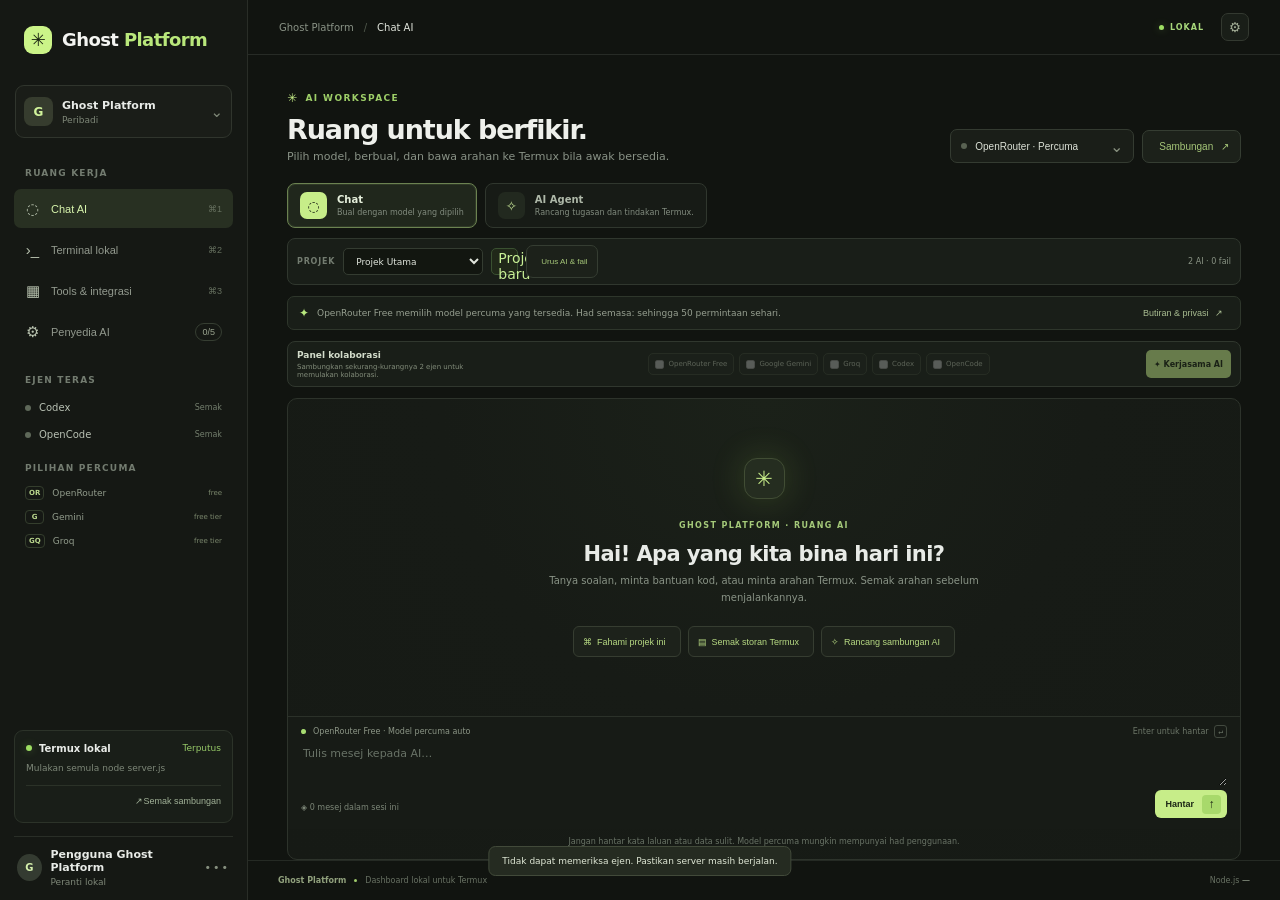
==== commit e91d16a4: "Add project workspace with per-agent memory and files" ====
--- a/index.html
+++ b/index.html
@@ -36,6 +36,7 @@
         <div class="chat-layout">
           <div class="chat-heading"><div><div class="eyebrow"><span class="spark">✳</span> AI WORKSPACE</div><h1 id="chat-title">Ruang untuk berfikir.</h1><p id="chat-subtitle">Pilih model, berbual, dan bawa arahan ke Termux bila awak bersedia.</p></div><div class="chat-heading-actions"><div class="select-wrap"><span class="provider-status" id="selected-dot"></span><select id="provider-select" aria-label="Pilih penyedia atau ejen"><option value="openrouter">OpenRouter · Free</option><option value="gemini">Google Gemini · Free tier</option><option value="groq">Groq · Free tier</option><option value="codex">Codex · local CLI</option><option value="opencode">OpenCode · local CLI</option></select><span class="select-arrow">⌄</span></div><button class="secondary-button" id="manage-keys"><span id="manage-label">Sambungan</span> <span>↗</span></button></div></div>
           <div class="mode-switch" role="group" aria-label="Pilih mod AI"><button type="button" class="mode-option active" data-mode="chat" aria-pressed="true"><span>◌</span><span><b id="mode-chat-title">Chat</b><small id="mode-chat-description">Bual dengan model yang dipilih</small></span></button><button type="button" class="mode-option" data-mode="agent" aria-pressed="false"><span>✧</span><span><b id="mode-agent-title">AI Agent</b><small id="mode-agent-description">Rancang tugasan dan tindakan Termux</small></span></button></div>
+          <div class="project-bar"><label for="project-select" id="project-label">Projek</label><select id="project-select" aria-label="Pilih projek"><option value="">Tiada projek</option></select><button type="button" class="project-new" id="project-new" aria-label="Projek baru">+</button><button type="button" class="secondary-button" id="project-manage"><span id="project-manage-text">Urus AI &amp; fail</span></button><span class="project-summary" id="project-summary">0 AI · 0 fail</span></div>
           <div class="provider-strip"><span class="strip-icon">✦</span><span id="provider-description">OpenRouter memilih model percuma secara automatik.</span><button id="provider-info"><span id="provider-info-label">Butiran & privasi</span> <span>↗</span></button></div>
           <div class="collab-row"><div class="collab-caption"><b id="collab-title">Panel kolaborasi</b><small id="collab-caption">Pilih sekurang-kurangnya 2 ejen untuk banding dan satukan jawapan.</small></div><div class="collab-agents" id="collab-agents"></div><button class="collab-button" id="collab-button" type="button">✦ <span id="collab-button-label">Kerjasama AI</span></button></div>
           <div class="chat-panel">
@@ -58,7 +59,9 @@
       <footer class="app-footer"><span>Ghost Platform</span><i></i> <span id="footer-text">Dashboard lokal untuk Termux</span><span class="footer-right">Node.js <span id="footer-node">—</span></span></footer>
     </main>
   </div>
-  <div class="modal-backdrop" id="settings-modal" hidden><section class="settings-modal" role="dialog" aria-modal="true" aria-labelledby="settings-title"><div class="modal-head"><div><div class="eyebrow" id="settings-eyebrow">TETAPAN</div><h2 id="settings-title">Penyedia & ejen</h2><p id="settings-subtitle">Codex dan OpenCode berjalan melalui CLI lokal. API cloud menggunakan kunci yang awak sediakan.</p></div><button class="close-button" id="close-settings" aria-label="Tutup">×</button></div><section class="appearance-card"><div class="appearance-heading"><b id="appearance-title">Penampilan</b><small id="appearance-description">Pilih warna dan bahasa Ghost Platform.</small></div><label class="preference-control"><span id="theme-label">Tema warna</span><select id="theme-select"><option value="black">Hitam</option><option value="blue">Biru gelap</option><option value="hacker">Hijau hacker</option></select></label><label class="preference-control"><span id="language-label">Bahasa</span><select id="language-select"><option value="ms">Bahasa Melayu</option><option value="en">English</option></select></label></section><div class="security-callout"><span>◈</span><p id="security-text">Kunci tidak dipaparkan semula atau disimpan ke fail; kunci yang ditaip di sini hanya kekal dalam memori sehingga server dihentikan. Google dan Groq boleh mengenakan bayaran jika projek/akaun bukan tier percuma.</p></div><section class="memory-card" id="memory-card"><div class="memory-head"><b id="memory-title">Memori & pemindahan</b><small id="memory-status" class="memory-status">Lokal</small></div><p id="memory-desc">Perbualan disimpan pada peranti. Bila Supabase disambung, data disegerakkan ke awan.</p><div class="memory-actions"><button type="button" class="secondary-button" id="memory-sync">Segerak</button><button type="button" class="secondary-button" id="memory-export">Eksport</button><button type="button" class="secondary-button" id="memory-import">Import</button><input type="file" id="memory-file" accept="application/json,.json" hidden></div></section><div id="provider-settings" class="provider-settings"></div><div class="modal-footer"><span id="modal-footer-note">Jawapan kolaborasi dihantar kepada ejen yang dipilih. Jangan masukkan data sulit ke API cloud.</span><button class="secondary-button" id="done-settings">Selesai</button></div></section></div>
+    <div class="modal-backdrop" id="project-modal" hidden><section class="settings-modal project-modal" role="dialog" aria-modal="true" aria-labelledby="project-modal-title"><div class="modal-head"><div><div class="eyebrow" id="project-eyebrow">PROJEK</div><h2 id="project-modal-title">Ejen &amp; memori projek</h2><p id="project-modal-subtitle">Pilih ejen, simpan fail kongsi, dan beri memori kepada setiap AI.</p></div><button class="close-button" id="close-project" aria-label="Tutup">×</button></div><section class="project-form"><label><span id="project-name-label">Nama projek</span><input id="project-name" maxlength="64" /></label><label><span id="project-goal-label">Matlamat</span><input id="project-goal" maxlength="200" /></label></section><section class="project-section"><b id="project-agents-title">Ejen dalam projek</b><div class="project-agents" id="project-agents"></div><label class="project-lead"><span id="project-lead-label">Ejen utama</span><select id="project-lead"></select></label></section><section class="project-section"><div class="project-section-head"><b id="project-files-title">Fail kongsi</b><small id="project-file-hint">Fail dikongsi dengan semua ejen terpilih.</small></div><div id="project-file-list" class="project-file-list"></div><div class="project-file-form"><input id="project-file-name" maxlength="64" /><textarea id="project-file-content" rows="3"></textarea><button type="button" class="secondary-button" id="project-file-add"><span id="project-file-add-text">Tambah fail</span></button></div></section><section class="project-section"><b id="project-memory-title">Memori ejen</b><select id="project-memory-agent" aria-label="Pilih ejen"></select><textarea id="project-memory-note" rows="3"></textarea><button type="button" class="secondary-button" id="project-memory-save"><span id="project-memory-save-text">Simpan memori</span></button></section><div class="modal-footer"><span id="project-footer-note">Simpan pilihan ejen sebelum menutup.</span><button type="button" class="secondary-button" id="project-save"><span id="project-save-text">Simpan projek</span></button></div></section></div>
+  <div class="modal-backdrop" id="settings-modal" hidden>
+<section class="settings-modal" role="dialog" aria-modal="true" aria-labelledby="settings-title"><div class="modal-head"><div><div class="eyebrow" id="settings-eyebrow">TETAPAN</div><h2 id="settings-title">Penyedia & ejen</h2><p id="settings-subtitle">Codex dan OpenCode berjalan melalui CLI lokal. API cloud menggunakan kunci yang awak sediakan.</p></div><button class="close-button" id="close-settings" aria-label="Tutup">×</button></div><section class="appearance-card"><div class="appearance-heading"><b id="appearance-title">Penampilan</b><small id="appearance-description">Pilih warna dan bahasa Ghost Platform.</small></div><label class="preference-control"><span id="theme-label">Tema warna</span><select id="theme-select"><option value="black">Hitam</option><option value="blue">Biru gelap</option><option value="hacker">Hijau hacker</option></select></label><label class="preference-control"><span id="language-label">Bahasa</span><select id="language-select"><option value="ms">Bahasa Melayu</option><option value="en">English</option></select></label></section><div class="security-callout"><span>◈</span><p id="security-text">Kunci tidak dipaparkan semula atau disimpan ke fail; kunci yang ditaip di sini hanya kekal dalam memori sehingga server dihentikan. Google dan Groq boleh mengenakan bayaran jika projek/akaun bukan tier percuma.</p></div><section class="memory-card" id="memory-card"><div class="memory-head"><b id="memory-title">Memori & pemindahan</b><small id="memory-status" class="memory-status">Lokal</small></div><p id="memory-desc">Perbualan disimpan pada peranti. Bila Supabase disambung, data disegerakkan ke awan.</p><div class="memory-actions"><button type="button" class="secondary-button" id="memory-sync">Segerak</button><button type="button" class="secondary-button" id="memory-export">Eksport</button><button type="button" class="secondary-button" id="memory-import">Import</button><input type="file" id="memory-file" accept="application/json,.json" hidden></div></section><div id="provider-settings" class="provider-settings"></div><div class="modal-footer"><span id="modal-footer-note">Jawapan kolaborasi dihantar kepada ejen yang dipilih. Jangan masukkan data sulit ke API cloud.</span><button class="secondary-button" id="done-settings">Selesai</button></div></section></div>
   <div class="toast" id="toast" role="status"></div>
   <script src="/app.js"></script>
 </body>
--- a/style-overrides.css
+++ b/style-overrides.css
@@ -49,6 +49,9 @@
 .preference-control select:focus{border-color:#778d5b}
 .memory-card{border:1px solid #30372e;border-radius:8px;background:#1c211a;padding:12px;margin:0 0 11px}.memory-head{display:flex;align-items:center;gap:9px}.memory-head b{font-size:10px;font-weight:600;color:#e0e5dc}.memory-status{margin-left:auto;padding:3px 7px;border:1px solid #3a5131;border-radius:11px;color:#a9d77c;font-size:8px}.memory-status.cloud{border-color:#4b5d7a;color:#a9cdf5}.memory-card p{margin:7px 0 0;color:#899384;font-size:8px;line-height:1.5}.memory-actions{display:flex;gap:7px;margin-top:10px}.memory-actions .secondary-button{font-size:8px;padding:6px 9px}
 [data-theme="blue"] .memory-card{background:#111d2f;border-color:#2a3e58}[data-theme="hacker"] .memory-card{background:#07120a;border-color:#1c4329}
+.project-bar{min-height:38px;border:1px solid #30372e;border-radius:8px;background:#191e18;padding:6px 9px;display:flex;align-items:center;gap:8px;margin-bottom:11px}.project-bar label{font-size:8px;font-weight:700;letter-spacing:.8px;color:#737c70;text-transform:uppercase}.project-bar select{height:27px;min-width:140px;border:1px solid #343c31;border-radius:5px;background:#121610;padding:0 8px;color:#e0e5dc;font-size:9px;outline:0}.project-bar .project-new{width:27px;height:27px;border:1px solid #3a5131;border-radius:5px;background:#202819;color:#c7ef95;cursor:pointer;font-size:14px}.project-bar .secondary-button{font-size:8px;padding:6px 9px}.project-summary{margin-left:auto;color:#899384;font-size:8px;white-space:nowrap}
+.project-modal{max-height:min(92vh,900px);overflow:auto}.project-form{display:grid;grid-template-columns:1fr 1fr;gap:9px;margin-bottom:11px}.project-form label,.project-section{display:flex;flex-direction:column;gap:6px;border:1px solid #30372e;border-radius:8px;background:#1c211a;padding:11px;margin-bottom:11px}.project-form label span,.project-section b{font-size:9px;font-weight:600;color:#e0e5dc}.project-section small{color:#899384;font-size:8px}.project-section-head{display:flex;justify-content:space-between;align-items:center;gap:8px}.project-modal input,.project-modal select,.project-modal textarea{width:100%;border:1px solid #343c31;border-radius:5px;background:#121610;color:#e0e5dc;font-size:9px;padding:7px 8px;outline:0;resize:vertical}.project-modal input:focus,.project-modal select:focus,.project-modal textarea:focus{border-color:#778d5b}.project-agents{display:flex;flex-wrap:wrap;gap:5px}.project-lead{display:flex;flex-direction:column;gap:5px;font-size:8px;color:#899384}.project-file-list{display:flex;flex-direction:column;gap:5px}.project-file-row{display:flex;align-items:center;gap:8px;border:1px solid #2b3228;border-radius:5px;padding:6px 8px}.project-file-row b{font-size:8px;color:#d7ddd3}.project-file-row small{font-size:7px;color:#899384;overflow:hidden;text-overflow:ellipsis;white-space:nowrap}.project-file-remove{margin-left:auto;border:0;background:transparent;color:#92998e;cursor:pointer;font-size:14px}.project-file-form{display:grid;grid-template-columns:1fr;gap:6px}
+[data-theme="blue"] .project-bar{background:#111d2f;border-color:#2a3e58}[data-theme="blue"] .project-form label,[data-theme="blue"] .project-section{background:#111d2f;border-color:#2a3e58}[data-theme="hacker"] .project-bar{background:#07120a;border-color:#1c4329}[data-theme="hacker"] .project-form label,[data-theme="hacker"] .project-section{background:#07120a;border-color:#1c4329}
 [data-theme="blue"] body,[data-theme="blue"] .main-area{background:#0b1220;color:#e5edf8}
 [data-theme="blue"] .sidebar{background:#0d1727;border-color:#223149}
 [data-theme="blue"] .topbar,[data-theme="blue"] .app-footer,[data-theme="blue"] .profile{border-color:#223149}
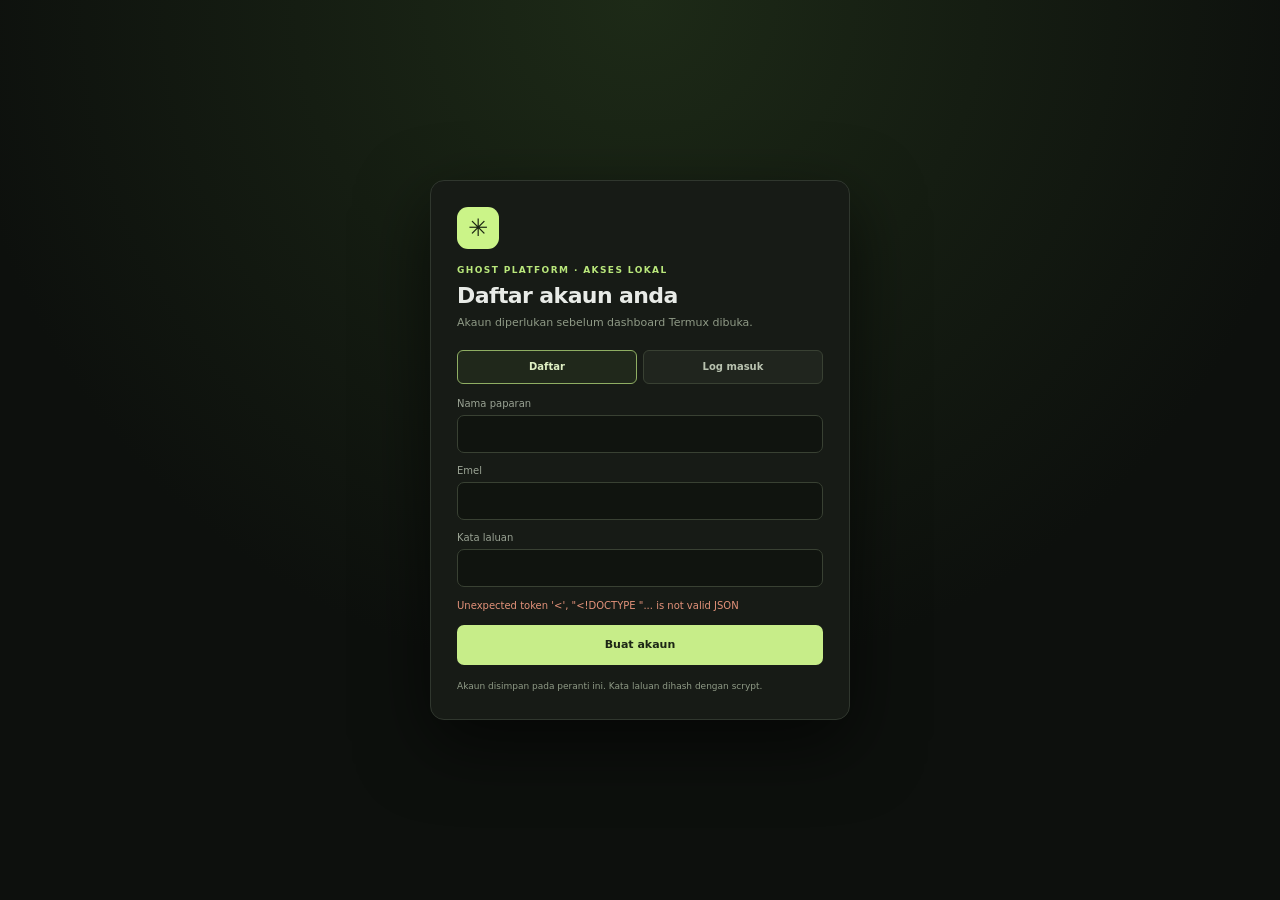
==== commit b6d4f059: "Add account access gate and fixed three-agent panel" ====
--- a/index.html
+++ b/index.html
@@ -9,8 +9,28 @@
   <link rel="stylesheet" href="/style-overrides.css">
 </head>
 <body>
-  <a class="skip-link" id="skip-link" href="#chat-input">Langsung ke chat</a>
-  <div class="app-shell">
+  <section class="auth-screen" id="auth-screen">
+    <div class="auth-card">
+      <div class="auth-mark">✳</div>
+      <div class="auth-kicker" id="auth-kicker">GHOST PLATFORM · AKSES LOKAL</div>
+      <h1 id="auth-title">Daftar akaun anda</h1>
+      <p id="auth-subtitle">Akaun diperlukan sebelum dashboard Termux dibuka.</p>
+      <div class="auth-tabs" role="group" aria-label="Mod akaun">
+        <button type="button" id="auth-register-tab" class="active" aria-pressed="true">Daftar</button>
+        <button type="button" id="auth-login-tab" aria-pressed="false">Log masuk</button>
+      </div>
+      <form id="auth-form">
+        <label id="auth-name-row"><span>Nama paparan</span><input id="auth-name" maxlength="64" autocomplete="name"></label>
+        <label><span id="auth-email-label">Emel</span><input id="auth-email" type="email" maxlength="254" autocomplete="email" required></label>
+        <label><span id="auth-password-label">Kata laluan</span><input id="auth-password" type="password" minlength="8" maxlength="128" autocomplete="new-password" required></label>
+        <div class="auth-error" id="auth-error" role="alert"></div>
+        <button type="submit" id="auth-submit">Buat akaun</button>
+      </form>
+      <p class="auth-foot" id="auth-foot">Akaun disimpan pada peranti ini. Kata laluan dihash dengan scrypt.</p>
+    </div>
+  </section>
+  <a class="skip-link" id="skip-link" href="#chat-input" hidden>Langsung ke chat</a>
+  <div class="app-shell" id="app-shell" hidden>
     <aside class="sidebar">
       <a class="brand" href="/"><span class="brand-symbol">✳</span><span>Ghost<span> Platform</span></span></a>
       <div class="workspace-picker"><span class="workspace-avatar">G</span><span><b>Ghost Platform</b><small id="workspace-type">Peribadi</small></span><span class="chevron">⌄</span></div>
@@ -31,14 +51,14 @@
       <div class="profile"><span class="profile-avatar">G</span><span><b id="profile-name">Pengguna Ghost Platform</b><small id="profile-subtitle">Peranti lokal</small></span><span class="profile-menu">•••</span></div>
     </aside>
     <main class="main-area">
-      <header class="topbar"><div class="breadcrumbs"><span>Ghost Platform</span><span class="slash">/</span><b id="crumb-title">Chat AI</b></div><div class="top-actions"><span class="privacy-label"><span class="pulse-dot"></span> <span id="local-tag">LOKAL</span></span><button class="icon-button" id="top-settings" aria-label="Tetapan penyedia">⚙</button></div></header>
+      <header class="topbar"><div class="breadcrumbs"><span>Ghost Platform</span><span class="slash">/</span><b id="crumb-title">Chat AI</b></div><div class="top-actions"><span class="privacy-label"><span class="pulse-dot"></span> <span id="local-tag">LOKAL</span></span><button class="icon-button" id="top-settings" aria-label="Tetapan penyedia">⚙</button><button class="icon-button" id="logout-button" aria-label="Log keluar" title="Log keluar">↪</button></div></header>
       <section class="view active" id="chat-view">
         <div class="chat-layout">
           <div class="chat-heading"><div><div class="eyebrow"><span class="spark">✳</span> AI WORKSPACE</div><h1 id="chat-title">Ruang untuk berfikir.</h1><p id="chat-subtitle">Pilih model, berbual, dan bawa arahan ke Termux bila awak bersedia.</p></div><div class="chat-heading-actions"><div class="select-wrap"><span class="provider-status" id="selected-dot"></span><select id="provider-select" aria-label="Pilih penyedia atau ejen"><option value="openrouter">OpenRouter · Free</option><option value="gemini">Google Gemini · Free tier</option><option value="groq">Groq · Free tier</option><option value="codex">Codex · local CLI</option><option value="opencode">OpenCode · local CLI</option></select><span class="select-arrow">⌄</span></div><button class="secondary-button" id="manage-keys"><span id="manage-label">Sambungan</span> <span>↗</span></button></div></div>
           <div class="mode-switch" role="group" aria-label="Pilih mod AI"><button type="button" class="mode-option active" data-mode="chat" aria-pressed="true"><span>◌</span><span><b id="mode-chat-title">Chat</b><small id="mode-chat-description">Bual dengan model yang dipilih</small></span></button><button type="button" class="mode-option" data-mode="agent" aria-pressed="false"><span>✧</span><span><b id="mode-agent-title">AI Agent</b><small id="mode-agent-description">Rancang tugasan dan tindakan Termux</small></span></button></div>
           <div class="project-bar"><label for="project-select" id="project-label">Projek</label><select id="project-select" aria-label="Pilih projek"><option value="">Tiada projek</option></select><button type="button" class="project-new" id="project-new" aria-label="Projek baru">+</button><button type="button" class="secondary-button" id="project-manage"><span id="project-manage-text">Urus AI &amp; fail</span></button><span class="project-summary" id="project-summary">0 AI · 0 fail</span></div>
           <div class="provider-strip"><span class="strip-icon">✦</span><span id="provider-description">OpenRouter memilih model percuma secara automatik.</span><button id="provider-info"><span id="provider-info-label">Butiran & privasi</span> <span>↗</span></button></div>
-          <div class="collab-row"><div class="collab-caption"><b id="collab-title">Panel kolaborasi</b><small id="collab-caption">Pilih sekurang-kurangnya 2 ejen untuk banding dan satukan jawapan.</small></div><div class="collab-agents" id="collab-agents"></div><button class="collab-button" id="collab-button" type="button">✦ <span id="collab-button-label">Kerjasama AI</span></button></div>
+          <div class="collab-row"><div class="collab-caption"><b id="collab-title">Panel kolaborasi</b><small id="collab-caption">3 AI serentak · Codex semak kod, OpenCode rancang tindakan, Gemini sintesiskan jawapan.</small></div><div class="collab-agents" id="collab-agents"></div><button class="collab-button" id="collab-button" type="button">✦ <span id="collab-button-label">Kerjasama AI</span></button></div>
           <div class="chat-panel">
             <div class="messages" id="messages" aria-live="polite">
             <div class="welcome" id="welcome"><div class="welcome-mark">✳</div><span class="welcome-kicker" id="welcome-kicker">GHOST PLATFORM · RUANG AI</span><h2 id="welcome-title">Hai! Apa yang kita bina hari ini?</h2><p id="welcome-text">Tanya soalan, minta bantuan kod, atau minta arahan Termux. Jawapan arahan akan masuk ke terminal untuk awak semak dahulu.</p><div class="suggestions"><button data-prompt-ms="Bantu saya fahami struktur projek ini." data-prompt-en="Help me understand this project's structure."><span>⌘</span><span id="suggestion-project">Fahami projek ini</span></button><button data-prompt-ms="Tunjukkan arahan Termux untuk semak penggunaan storan." data-prompt-en="Show me Termux commands to check storage usage."><span>▤</span><span id="suggestion-storage">Semak storan Termux</span></button><button data-prompt-ms="Cadangkan cara sambungkan beberapa AI dengan selamat." data-prompt-en="Suggest a safe way to connect multiple AIs."><span>✧</span><span id="suggestion-plan">Rancang sambungan AI</span></button></div></div>
@@ -50,7 +70,7 @@
       </section>
       <section class="view" id="terminal-view">
         <div class="terminal-page"><div class="terminal-heading"><div class="eyebrow"><span class="spark">⌘</span> DEVICE BRIDGE</div><h1 id="terminal-title">Terminal lokal</h1><p id="terminal-subtitle">Arahan dijalankan pada Termux di telefon ini. Semak arahan sebelum menekan Jalankan.</p></div><div class="device-summary"><div class="device-icon">⌂</div><div><span id="device-label">PERANTI BERSAMBUNG</span><b id="terminal-device-status">Menyambung…</b><small id="terminal-cwd">Direktori kerja sedang diperiksa</small></div><span class="device-live"><i class="pulse-dot" id="device-live-dot"></i> <span id="device-local-label">LOKAL</span></span></div>
-          <div class="terminal-card" id="terminal-card"><div class="terminal-title"><div class="window-dots"><i></i><i></i><i></i></div><span>termux <span class="muted">·</span> shell</span><span class="terminal-live"><i class="pulse-dot"></i> <span id="terminal-ready-label">sedia</span></span></div><form id="command-form"><label for="command" id="command-label">ARAHAN YANG AKAN DIJALANKAN</label><div class="input-row"><span class="prompt">$</span><input id="command" autocomplete="off" spellcheck="false" placeholder="Contoh: pwd && ls -la"><button id="run-button" type="submit"><span>▶</span> <span id="run-label">Jalankan</span></button></div></form><div class="output-wrap"><div class="output-label"><span id="output-label">OUTPUT</span><button type="button" id="clear-output"><span id="clear-label">Kosongkan</span></button></div><pre id="output">Menunggu arahan…</pre></div><div class="terminal-foot"><span id="terminal-footnote">⚠ Berjalan sebagai pengguna Termux semasa.</span><span id="last-run">Belum ada arahan</span></div></div>
+          <div class="terminal-card" id="terminal-card"><div class="terminal-title"><div class="window-dots"><i></i><i></i><i></i></div><span>termux <span class="muted">·</span> shell</span><span class="terminal-live"><i class="pulse-dot"></i> <span id="terminal-ready-label">sedia</span></span></div><form id="command-form"><label for="command" id="command-label">ARAHAN YANG AKAN DIJALANKAN</label><div class="input-row"><span class="prompt">$</span><input id="command" autocomplete="off" spellcheck="false" placeholder="Contoh: pwd && ls -la"><button id="run-button" type="submit"><span>▶</span> <span id="run-label">Jalankan</span></button></div></form><div class="output-wrap"><div class="output-label"><span id="output-label">OUTPUT</span><span class="output-actions"><button type="button" id="output-review" disabled><span id="output-review-label">Minta AI semak output</span></button><button type="button" id="clear-output"><span id="clear-label">Kosongkan</span></button></span></div><pre id="output">Menunggu arahan…</pre></div><div class="terminal-foot"><span id="terminal-footnote">⚠ Berjalan sebagai pengguna Termux semasa.</span><span id="last-run">Belum ada arahan</span></div></div>
           <div class="terminal-note"><span>◈</span><div><b id="terminal-note-title">Arahan daripada AI perlu disemak</b><p id="terminal-note-text">Arahan AI hanya berjalan selepas awak beri izin.</p></div></div></div>
       </section>
       <section class="view" id="tools-view">
--- a/style-overrides.css
+++ b/style-overrides.css
@@ -31,7 +31,16 @@
 .collab-button{height:28px;flex:0 0 auto;border:0;border-radius:5px;background:#c7ed89;color:#1c2615;padding:0 8px;font-size:8px;font-weight:700;cursor:pointer}
 .collab-button:disabled{opacity:.45;cursor:not-allowed}
 .collab-button:hover:not(:disabled){background:#d7f5a5}
-.collab-row .collab-caption{max-width:195px}
+.collab-row .collab-caption{max-width:230px}
+.collab-chip.panel-chip{height:auto;min-height:28px;align-items:center;gap:5px;padding:4px 7px;white-space:normal;cursor:default}
+.collab-chip.panel-chip i{font-style:normal;font-size:9px;font-weight:700;color:#bfe881}
+.collab-chip.panel-chip b{font-size:8px;font-weight:600;color:#e2e9da}
+.collab-chip.panel-chip small{display:block;max-width:110px;color:#8f9a86;font-size:7px;line-height:1.25}
+.collab-chip.panel-chip.fixed{opacity:1}
+.project-agents{gap:5px;flex-wrap:wrap}
+.command-proposal{display:block;margin-bottom:5px;color:#8f9a86;font-size:7px;letter-spacing:.3px;text-transform:uppercase}
+.output-actions{display:flex;gap:6px}
+.output-actions button:disabled{opacity:.38;cursor:not-allowed}
 .provider-setting .key-row button:disabled{opacity:.38;cursor:not-allowed}
 .provider-setting .key-row input:focus{outline:1px solid #829b62}
 .appearance-card{display:grid;grid-template-columns:1fr 1fr;gap:9px;border:1px solid #30372e;border-radius:8px;background:#1c211a;padding:12px;margin:15px 0 11px}
@@ -107,3 +116,35 @@
 @media(prefers-reduced-motion:reduce){*,*::before,*::after{animation-duration:.01ms!important;animation-iteration-count:1!important;transition-duration:.01ms!important;scroll-behavior:auto!important}}
 @media(max-height:600px){.chat-layout{min-height:0;height:calc(100vh - 74px)}.terminal-page,.tools-page{padding-top:16px;padding-bottom:16px}}
 @media(max-width:1050px){.collab-chip,.collab-caption small,.agent-mini small,.free-mini small,.key-foot,.chat-footnote{font-size:9px}}
+[data-theme="blue"] .collab-chip.panel-chip i{color:#8dc5f8}[data-theme="blue"] .collab-chip.panel-chip b{color:#e5edf8}[data-theme="blue"] .collab-chip.panel-chip small{color:#9ab2cc}
+[data-theme="blue"] .output-actions button{border-color:#304764;background:#14233a;color:#d9e6f4}[data-theme="blue"] .command-proposal{color:#9ab2cc}
+[data-theme="hacker"] .collab-chip.panel-chip i{color:#60ff8a}[data-theme="hacker"] .collab-chip.panel-chip b{color:#d8f5df}[data-theme="hacker"] .collab-chip.panel-chip small{color:#8ec79a}
+[data-theme="hacker"] .output-actions button{border-color:#245333;background:#0a180d;color:#caf5d1}[data-theme="hacker"] .command-proposal{color:#8ec79a}
+.auth-screen[hidden],.app-shell[hidden],.skip-link[hidden]{display:none!important}
+.auth-screen{position:fixed;inset:0;z-index:200;display:grid;place-items:center;padding:20px;background:radial-gradient(circle at 50% 0%,#1d2a17,#0d100d 62%);color:#e8ebe7}
+.auth-card{width:min(420px,100%);border:1px solid #30372e;border-radius:14px;background:#171b16;padding:26px;box-shadow:0 24px 70px #0009}
+.auth-mark{width:42px;height:42px;display:grid;place-items:center;border-radius:11px;background:#cbf488;color:#1a2412;font-size:24px;margin-bottom:16px}
+.auth-kicker{color:#b9e77b;font-size:9px;font-weight:700;letter-spacing:1.4px}
+.auth-card h1{margin:8px 0 6px;font-size:22px;letter-spacing:-.6px}
+.auth-card p{margin:0;color:#8f9a86;font-size:11px;line-height:1.6}
+.auth-tabs{display:flex;gap:6px;margin:18px 0 14px}
+.auth-tabs button{flex:1;height:34px;border:1px solid #394133;border-radius:6px;background:#20251e;color:#b8c2af;font-size:10px;font-weight:600;cursor:pointer}
+.auth-tabs button.active{border-color:#8fae63;background:#20281b;color:#dff0c4}
+.auth-card form{display:grid;gap:12px}
+.auth-card label{display:grid;gap:6px;color:#9aa394;font-size:10px}
+.auth-card input{height:38px;border:1px solid #394133;border-radius:7px;background:#10140f;color:#e8ebe7;padding:0 11px;font-size:12px;outline:0}
+.auth-card input:focus{border-color:#a6e870}
+#auth-submit{height:40px;border:0;border-radius:7px;background:#c7ed89;color:#1c2615;font-size:11px;font-weight:700;cursor:pointer}
+#auth-submit:disabled{opacity:.5;cursor:not-allowed}
+.auth-error{min-height:14px;color:#e3927a;font-size:10px;line-height:1.4}
+.auth-foot{margin-top:14px!important;font-size:9px!important}
+[data-theme="blue"] .auth-screen{background:radial-gradient(circle at 50% 0%,#183154,#080f19 62%)}
+[data-theme="blue"] .auth-card{background:#111d2f;border-color:#2a3e58}
+[data-theme="blue"] .auth-mark,[data-theme="blue"] #auth-submit{background:#75b8f2;color:#071728}
+[data-theme="blue"] .auth-kicker{color:#8dc5f8}[data-theme="blue"] .auth-tabs button.active{border-color:#5687b8;background:#192a40;color:#e5f2ff}
+[data-theme="blue"] .auth-card input{background:#0b1421;border-color:#304764;color:#e5edf8}[data-theme="blue"] .auth-card input:focus{border-color:#75b8f2}
+[data-theme="hacker"] .auth-screen{background:radial-gradient(circle at 50% 0%,#0b2612,#020704 62%)}
+[data-theme="hacker"] .auth-card{background:#07120a;border-color:#1c4329}
+[data-theme="hacker"] .auth-mark,[data-theme="hacker"] #auth-submit{background:#4dff82;color:#031007;box-shadow:0 0 14px #3aff6a30}
+[data-theme="hacker"] .auth-kicker{color:#60ff8a}[data-theme="hacker"] .auth-tabs button.active{border-color:#3a9a55;background:#0d2413;color:#d8f5df}
+[data-theme="hacker"] .auth-card input{background:#030a05;border-color:#245333;color:#d8f5df}[data-theme="hacker"] .auth-card input:focus{border-color:#4dff82}
